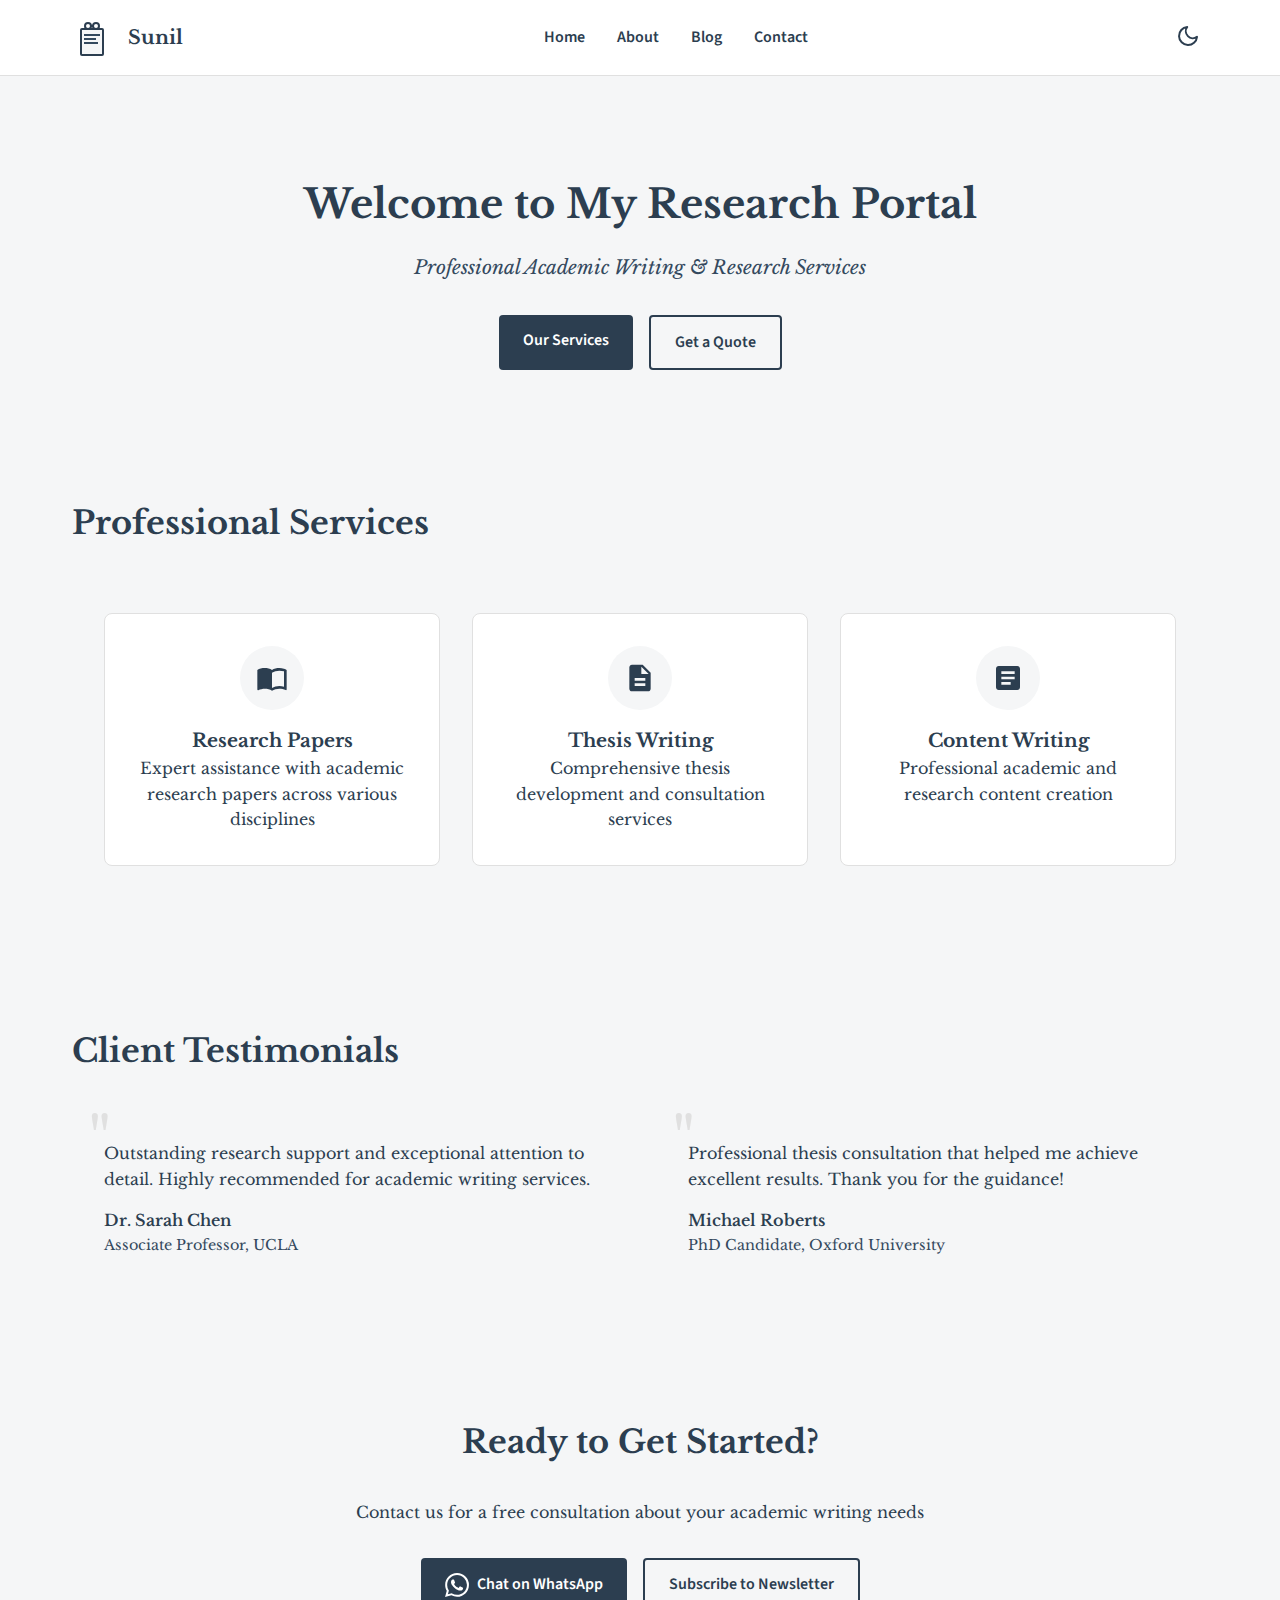
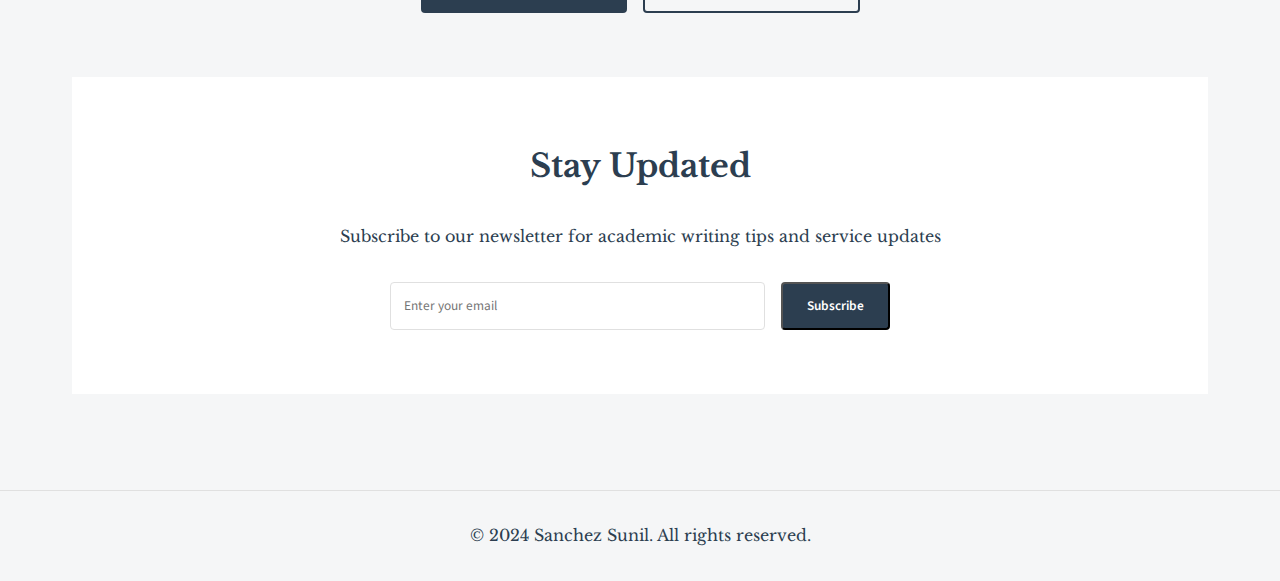
==== index.html @ 2af2b102 "first commit" ====
<!DOCTYPE html>
<html lang="en">
  <head>
    <meta charset="UTF-8" />
    <meta name="viewport" content="width=device-width, initial-scale=1.0" />
    <title>Sanchez Sunil | Home</title>
    <link rel="stylesheet" href="styles.css" />
    <link
      href="https://fonts.googleapis.com/css2?family=Libre+Baskerville:ital,wght@0,400;0,700;1,400&family=Source+Sans+Pro:wght@400;600&display=swap"
      rel="stylesheet"
    />
  </head>
  <body>
    <nav>
      <div class="nav-content">
        <div class="logo">
          <img src="logo.svg" alt="Book and Glasses Logo" />
          <span>Sunil</span>
        </div>
        <button class="nav-toggle" aria-label="Toggle navigation">
          <svg xmlns="http://www.w3.org/2000/svg" viewBox="0 0 24 24" fill="none" stroke="currentColor" stroke-width="2">
            <path d="M3 12h18M3 6h18M3 18h18"/>
          </svg>
        </button>
        <ul class="nav-links">
          <li><a href="index.html" class="active">Home</a></li>
          <li><a href="about.html">About</a></li>
          <li><a href="blog.html">Blog</a></li>
          <li><a href="contact.html">Contact</a></li>
        </ul>
        <button class="theme-toggle" aria-label="Toggle dark mode">
          <svg
            xmlns="http://www.w3.org/2000/svg"
            width="24"
            height="24"
            viewBox="0 0 24 24"
            fill="none"
            stroke="currentColor"
            stroke-width="2"
            stroke-linecap="round"
            stroke-linejoin="round"
          >
            <path d="M21 12.79A9 9 0 1 1 11.21 3 7 7 0 0 0 21 12.79z"></path>
          </svg>
        </button>
      </div>
    </nav>

    <main>
      <section class="hero">
        <h1>Welcome to My Research Portal</h1>
        <p class="subtitle">
          Professional Academic Writing & Research Services
        </p>
        <div class="hero-buttons">
          <a href="#services" class="btn btn-primary">Our Services</a>
          <a href="contact.html" class="btn btn-secondary">Get a Quote</a>
        </div>
      </section>

      <section id="services" class="services">
        <h2>Professional Services</h2>
        <div class="services-grid">
          <div class="service-card">
            <div class="service-icon">
              <svg class="icon" viewBox="0 0 24 24">
                <path
                  d="M21 5c-1.11-.35-2.33-.5-3.5-.5-1.95 0-4.05.4-5.5 1.5-1.45-1.1-3.55-1.5-5.5-1.5S2.45 4.9 1 6v14.65c0 .25.25.5.5.5.1 0 .15-.05.25-.05C3.1 20.45 5.05 20 6.5 20c1.95 0 4.05.4 5.5 1.5 1.35-.85 3.8-1.5 5.5-1.5 1.65 0 3.35.3 4.75 1.05.1.05.15.05.25.05.25 0 .5-.25.5-.5V6c-.6-.45-1.25-.75-2-1zm0 13.5c-1.1-.35-2.3-.5-3.5-.5-1.7 0-4.15.65-5.5 1.5V8c1.35-.85 3.8-1.5 5.5-1.5 1.2 0 2.4.15 3.5.5v11.5z"
                />
              </svg>
            </div>
            <h3>Research Papers</h3>
            <p>
              Expert assistance with academic research papers across various
              disciplines
            </p>
          </div>
          <div class="service-card">
            <div class="service-icon">
              <svg class="icon" viewBox="0 0 24 24">
                <path
                  d="M14 2H6c-1.1 0-1.99.9-1.99 2L4 20c0 1.1.89 2 1.99 2H18c1.1 0 2-.9 2-2V8l-6-6zm2 16H8v-2h8v2zm0-4H8v-2h8v2zm-3-5V3.5L18.5 9H13z"
                />
              </svg>
            </div>
            <h3>Thesis Writing</h3>
            <p>Comprehensive thesis development and consultation services</p>
          </div>
          <div class="service-card">
            <div class="service-icon">
              <svg class="icon" viewBox="0 0 24 24">
                <path
                  d="M19 3H5c-1.1 0-2 .9-2 2v14c0 1.1.9 2 2 2h14c1.1 0 2-.9 2-2V5c0-1.1-.9-2-2-2zm-5 14H7v-2h7v2zm3-4H7v-2h10v2zm0-4H7V7h10v2z"
                />
              </svg>
            </div>
            <h3>Content Writing</h3>
            <p>Professional academic and research content creation</p>
          </div>
        </div>
      </section>

      <section class="testimonials">
        <h2>Client Testimonials</h2>
        <div class="publications-grid">
          <article class="testimonial-card">
            <div class="quote">"</div>
            <p>
              Outstanding research support and exceptional attention to detail.
              Highly recommended for academic writing services.
            </p>
            <div class="testimonial-author">
              <p class="name">Dr. Sarah Chen</p>
              <p class="title">Associate Professor, UCLA</p>
            </div>
          </article>
          <article class="testimonial-card">
            <div class="quote">"</div>
            <p>
              Professional thesis consultation that helped me achieve excellent
              results. Thank you for the guidance!
            </p>
            <div class="testimonial-author">
              <p class="name">Michael Roberts</p>
              <p class="title">PhD Candidate, Oxford University</p>
            </div>
          </article>
        </div>
      </section>

      <section class="cta">
        <h2>Ready to Get Started?</h2>
        <p>
          Contact us for a free consultation about your academic writing needs
        </p>
        <div class="cta-buttons">
          <a href="https://wa.me/1234567890" class="btn btn-whatsapp">
            <svg class="whatsapp-icon" viewBox="0 0 24 24">
              <path
                d="M17.472 14.382c-.297-.149-1.758-.867-2.03-.967-.273-.099-.471-.148-.67.15-.197.297-.767.966-.94 1.164-.173.199-.347.223-.644.075-.297-.15-1.255-.463-2.39-1.475-.883-.788-1.48-1.761-1.653-2.059-.173-.297-.018-.458.13-.606.134-.133.298-.347.446-.52.149-.174.198-.298.298-.497.099-.198.05-.371-.025-.52-.075-.149-.669-1.612-.916-2.207-.242-.579-.487-.5-.669-.51-.173-.008-.371-.01-.57-.01-.198 0-.52.074-.792.372-.272.297-1.04 1.016-1.04 2.479 0 1.462 1.065 2.875 1.213 3.074.149.198 2.096 3.2 5.077 4.487.709.306 1.262.489 1.694.625.712.227 1.36.195 1.871.118.571-.085 1.758-.719 2.006-1.413.248-.694.248-1.289.173-1.413-.074-.124-.272-.198-.57-.347m-5.421 7.403h-.004a9.87 9.87 0 01-5.031-1.378l-.361-.214-3.741.982.998-3.648-.235-.374a9.86 9.86 0 01-1.51-5.26c.001-5.45 4.436-9.884 9.888-9.884 2.64 0 5.122 1.03 6.988 2.898a9.825 9.825 0 012.893 6.994c-.003 5.45-4.437 9.884-9.885 9.884m8.413-18.297A11.815 11.815 0 0012.05 0C5.495 0 .16 5.335.157 11.892c0 2.096.547 4.142 1.588 5.945L.057 24l6.305-1.654a11.882 11.882 0 005.683 1.448h.005c6.554 0 11.89-5.335 11.893-11.893a11.821 11.821 0 00-3.48-8.413z"
              />
            </svg>
            Chat on WhatsApp
          </a>
          <a href="#newsletter" class="btn btn-secondary"
            >Subscribe to Newsletter</a
          >
        </div>
      </section>

      <section id="newsletter" class="newsletter">
        <h2>Stay Updated</h2>
        <p>
          Subscribe to our newsletter for academic writing tips and service
          updates
        </p>
        <form class="newsletter-form" action="#" method="POST">
          <input type="email" placeholder="Enter your email" required />
          <button type="submit" class="btn btn-primary">Subscribe</button>
        </form>
      </section>
    </main>

    <footer>
      <p>&copy; 2024 Sanchez Sunil. All rights reserved.</p>
    </footer>

    <script src="script.js"></script>
  </body>
</html>
---- styles.css ----
:root {
  --primary-color: #2c3e50;
  --secondary-color: #34495e;
  --background-color: #f5f6f7;
  --text-color: #2c3e50;
  --border-color: #e0e0e0;
  --card-background: #ffffff;
  --font-serif: "Libre Baskerville", Georgia, serif;
  --font-sans: "Source Sans Pro", sans-serif;
}

/* Dark theme variables */
[data-theme="dark"] {
  --background-color: #1a1a1a;
  --text-color: #e0e0e0;
  --border-color: #333;
  --card-background: #2c2c2c;
}

* {
  margin: 0;
  padding: 0;
  box-sizing: border-box;
}

body {
  font-family: var(--font-serif);
  background-color: var(--background-color);
  color: var(--text-color);
  line-height: 1.6;
  transition: background-color 0.3s, color 0.3s;
}

nav {
  background-color: var(--card-background);
  border-bottom: 1px solid var(--border-color);
  padding: 1rem 0;
  position: sticky;
  top: 0;
  z-index: 1000;
}

.nav-content {
  max-width: 1200px;
  margin: 0 auto;
  display: flex;
  justify-content: space-between;
  align-items: center;
  padding: 0 2rem;
}

.logo {
  display: flex;
  align-items: center;
  gap: 1rem;
}

.logo img {
  height: 40px;
  width: auto;
}

.logo span {
  font-family: var(--font-serif);
  font-weight: 700;
  font-size: 1.2rem;
}

.nav-links {
  display: flex;
  gap: 2rem;
  list-style: none;
}

.nav-links a {
  text-decoration: none;
  color: var(--text-color);
  font-family: var(--font-sans);
  font-weight: 600;
  transition: color 0.3s;
}

.nav-links a:hover {
  color: var(--secondary-color);
}

.theme-toggle {
  background: none;
  border: none;
  color: var(--text-color);
  cursor: pointer;
  padding: 0.5rem;
}

main {
  max-width: 1200px;
  margin: 0 auto;
  padding: 2rem;
}

.hero {
  text-align: center;
  padding: 4rem 0;
}

h1 {
  font-size: 2.5rem;
  margin-bottom: 1rem;
  font-weight: 700;
}

.subtitle {
  font-size: 1.2rem;
  color: var(--secondary-color);
  font-style: italic;
}

.featured {
  margin: 4rem 0;
}

h2 {
  font-size: 2rem;
  margin-bottom: 2rem;
}

.publications-grid {
  display: grid;
  grid-template-columns: repeat(auto-fit, minmax(300px, 1fr));
  gap: 2rem;
}

.publication-card {
  background-color: var(--card-background);
  padding: 2rem;
  border: 1px solid var(--border-color);
  border-radius: 4px;
  transition: transform 0.3s;
}

.publication-card:hover {
  transform: translateY(-5px);
}

.publication-card h3 {
  font-size: 1.5rem;
  margin-bottom: 1rem;
}

.read-more {
  display: inline-block;
  margin-top: 1rem;
  color: var(--secondary-color);
  text-decoration: none;
  font-family: var(--font-sans);
  font-weight: 600;
}

footer {
  text-align: center;
  padding: 2rem;
  border-top: 1px solid var(--border-color);
  margin-top: 4rem;
}

@media (max-width: 768px) {
  .nav-content {
    flex-direction: column;
    gap: 1rem;
  }

  .nav-links {
    flex-direction: column;
    align-items: center;
    gap: 1rem;
  }

  .hero {
    padding: 2rem 0;
  }

  h1 {
    font-size: 2rem;
  }
}

.about-section {
  padding: 2rem 0;
}

.about-content {
  max-width: 800px;
  margin: 0 auto;
}

.profile {
  display: flex;
  align-items: center;
  gap: 2rem;
  margin-bottom: 3rem;
  padding: 2rem;
  background-color: var(--card-background);
  border: 1px solid var(--border-color);
  border-radius: 4px;
}

.profile-image {
  width: 200px;
  height: 200px;
  border-radius: 50%;
  object-fit: cover;
}

.credentials {
  flex: 1;
}

.credentials h2 {
  margin-bottom: 0.5rem;
}

.credentials p {
  color: var(--secondary-color);
  margin-bottom: 0.5rem;
}

.biography h3 {
  margin: 2rem 0 1rem 0;
  color: var(--primary-color);
}

.biography p {
  margin-bottom: 1.5rem;
  text-align: justify;
}

@media (max-width: 768px) {
  .profile {
    flex-direction: column;
    text-align: center;
    padding: 1rem;
  }

  .profile-image {
    width: 150px;
    height: 150px;
  }
}

/* Add these blog-specific styles to your existing styles.css file */

.blog-section {
  padding: 2rem 0;
}

.blog-content {
  max-width: 800px;
  margin: 0 auto;
}

.blog-post {
  margin-bottom: 4rem;
  padding: 2rem;
  background-color: var(--card-background);
  border: 1px solid var(--border-color);
  border-radius: 4px;
  transition: transform 0.3s;
}

.blog-post:hover {
  transform: translateY(-5px);
}

.blog-post h2 {
  font-size: 1.8rem;
  margin-bottom: 1rem;
  color: var(--primary-color);
}

.post-meta {
  display: flex;
  gap: 1rem;
  margin-bottom: 1.5rem;
  font-family: var(--font-sans);
  font-size: 0.9rem;
  color: var(--secondary-color);
}

.category {
  padding: 0.2rem 0.8rem;
  background-color: var(--background-color);
  border-radius: 20px;
}

.blog-post p {
  margin-bottom: 1.5rem;
  line-height: 1.8;
}

/* Add these contact-specific styles to your existing styles.css file */

.contact-section {
  padding: 2rem 0;
}

.contact-content {
  max-width: 1000px;
  margin: 0 auto;
  display: grid;
  grid-template-columns: 1fr 1.5fr;
  gap: 4rem;
  padding: 2rem;
}

.contact-info {
  background-color: var(--card-background);
  padding: 2rem;
  border: 1px solid var(--border-color);
  border-radius: 4px;
  height: fit-content;
}

.info-item {
  margin-bottom: 2rem;
}

.info-item:last-child {
  margin-bottom: 0;
}

.info-item h3 {
  color: var(--primary-color);
  margin-bottom: 0.5rem;
  font-size: 1.2rem;
}

.info-item p {
  margin-bottom: 0.3rem;
  color: var(--secondary-color);
}

.info-item a {
  color: var(--secondary-color);
  text-decoration: none;
  transition: color 0.3s;
}

.info-item a:hover {
  color: var(--primary-color);
}

.contact-form {
  background-color: var(--card-background);
  padding: 2rem;
  border: 1px solid var(--border-color);
  border-radius: 4px;
}

.form-group {
  margin-bottom: 1.5rem;
}

.form-group label {
  display: block;
  margin-bottom: 0.5rem;
  font-family: var(--font-sans);
  color: var(--primary-color);
}

.form-group input,
.form-group textarea {
  width: 100%;
  padding: 0.8rem;
  border: 1px solid var(--border-color);
  border-radius: 4px;
  background-color: var(--background-color);
  color: var(--text-color);
  font-family: var(--font-sans);
  transition: border-color 0.3s;
}

.form-group input:focus,
.form-group textarea:focus {
  outline: none;
  border-color: var(--primary-color);
}

.submit-btn {
  background-color: var(--primary-color);
  color: white;
  border: none;
  padding: 1rem 2rem;
  border-radius: 4px;
  font-family: var(--font-sans);
  font-weight: 600;
  cursor: pointer;
  transition: background-color 0.3s;
}

.submit-btn:hover {
  background-color: var(--secondary-color);
}

@media (max-width: 768px) {
  .contact-content {
    grid-template-columns: 1fr;
    gap: 2rem;
    padding: 1rem;
  }
}

/* Add these new styles to your existing styles.css file */

.hero-buttons {
  margin-top: 2rem;
  display: flex;
  gap: 1rem;
  justify-content: center;
}

.btn {
  padding: 0.8rem 1.5rem;
  border-radius: 4px;
  font-family: var(--font-sans);
  font-weight: 600;
  text-decoration: none;
  transition: all 0.3s ease-in-out;
}

.btn-primary {
  background-color: var(--primary-color);
  color: white;
}

.btn-secondary {
  background-color: transparent;
  color: var(--primary-color);
  border: 2px solid var(--primary-color);
}

.btn-whatsapp {
  background-color: var(--primary-color);
  color: white;
  display: flex;
  align-items: center;
  gap: 0.5rem;
}

.whatsapp-icon {
  width: 24px;
  height: 24px;
  fill: currentColor;
}

.services {
  padding: 4rem 0;
  background-color: var(--background-color);
}

.services-grid {
  display: grid;
  grid-template-columns: repeat(auto-fit, minmax(250px, 1fr));
  gap: 2rem;
  max-width: 1200px;
  margin: 0 auto;
  padding: 2rem;
}

.service-card {
  background-color: var(--card-background);
  padding: 2rem;
  border-radius: 8px;
  text-align: center;
  transition: all 0.3s ease-in-out;
  border: 1px solid var(--border-color);
}

.service-card:hover {
  transform: translateY(-5px);
  box-shadow: 0 4px 12px rgba(0, 0, 0, 0.1);
}

.service-icon {
  width: 64px;
  height: 64px;
  margin: 0 auto 1rem;
  padding: 1rem;
  background-color: var(--background-color);
  border-radius: 50%;
}

.icon {
  width: 100%;
  height: 100%;
  fill: var(--primary-color);
}

.testimonials {
  padding: 4rem 0;
}

.testimonial-card {
  position: relative;
  padding: 2rem;
  transition: all 0.3s ease-in-out;
}

.quote {
  font-size: 4rem;
  position: absolute;
  top: -1rem;
  left: 1rem;
  color: var(--border-color);
  font-family: var(--font-serif);
}

.testimonial-author {
  margin-top: 1rem;
}

.testimonial-author .name {
  font-weight: 600;
  color: var(--primary-color);
}

.testimonial-author .title {
  font-size: 0.9rem;
  color: var(--secondary-color);
}

.cta {
  text-align: center;
  padding: 4rem 2rem;
  background-color: var(--background-color);
}

.cta-buttons {
  margin-top: 2rem;
  display: flex;
  gap: 1rem;
  justify-content: center;
}

.newsletter {
  padding: 4rem 2rem;
  text-align: center;
  background-color: var(--card-background);
}

.newsletter-form {
  max-width: 500px;
  margin: 2rem auto 0;
  display: flex;
  gap: 1rem;
}

.newsletter-form input {
  flex: 1;
  padding: 0.8rem;
  border: 1px solid var(--border-color);
  border-radius: 4px;
  font-family: var(--font-sans);
}

@media (max-width: 768px) {
  .hero-buttons,
  .cta-buttons,
  .newsletter-form {
    flex-direction: column;
    align-items: stretch;
  }

  .services-grid {
    grid-template-columns: 1fr;
    padding: 1rem;
  }
}

/* Add these responsive navigation styles */
.nav-toggle {
  display: none;
  background: none;
  border: none;
  color: var(--text-color);
  cursor: pointer;
  padding: 0.5rem;
}

.nav-toggle svg {
  width: 24px;
  height: 24px;
}

@media (max-width: 768px) {
  .nav-toggle {
    display: block;
  }

  .nav-content {
    position: relative;
  }

  .nav-links {
    position: absolute;
    top: 100%;
    left: 0;
    right: 0;
    background-color: var(--card-background);
    padding: 1rem;
    flex-direction: column;
    align-items: center;
    gap: 1rem;
    border-bottom: 1px solid var(--border-color);
    transform: translateY(-100%);
    opacity: 0;
    visibility: hidden;
    transition: all 0.3s ease-in-out;
  }

  .nav-links.active {
    transform: translateY(0);
    opacity: 1;
    visibility: visible;
  }

  .theme-toggle {
    position: absolute;
    right: 4rem;
    top: 0.5rem;
  }
}

/* Add smooth transitions to interactive elements */
.btn:hover {
  transform: translateY(-2px);
  box-shadow: 0 2px 8px rgba(0, 0, 0, 0.1);
}

.service-card {
  transition: all 0.3s ease-in-out;
}

.service-card:hover {
  transform: translateY(-5px);
  box-shadow: 0 4px 12px rgba(0, 0, 0, 0.1);
}

.blog-post,
.testimonial-card {
  transition: all 0.3s ease-in-out;
}

.blog-post:hover,
.testimonial-card:hover {
  transform: translateY(-5px);
  box-shadow: 0 4px 12px rgba(0, 0, 0, 0.1);
}

/* Improve tablet responsiveness */
@media (min-width: 769px) and (max-width: 1024px) {
  .services-grid {
    grid-template-columns: repeat(2, 1fr);
  }

  .contact-content {
    gap: 2rem;
    padding: 1rem;
  }

  main {
    padding: 1rem;
  }
}
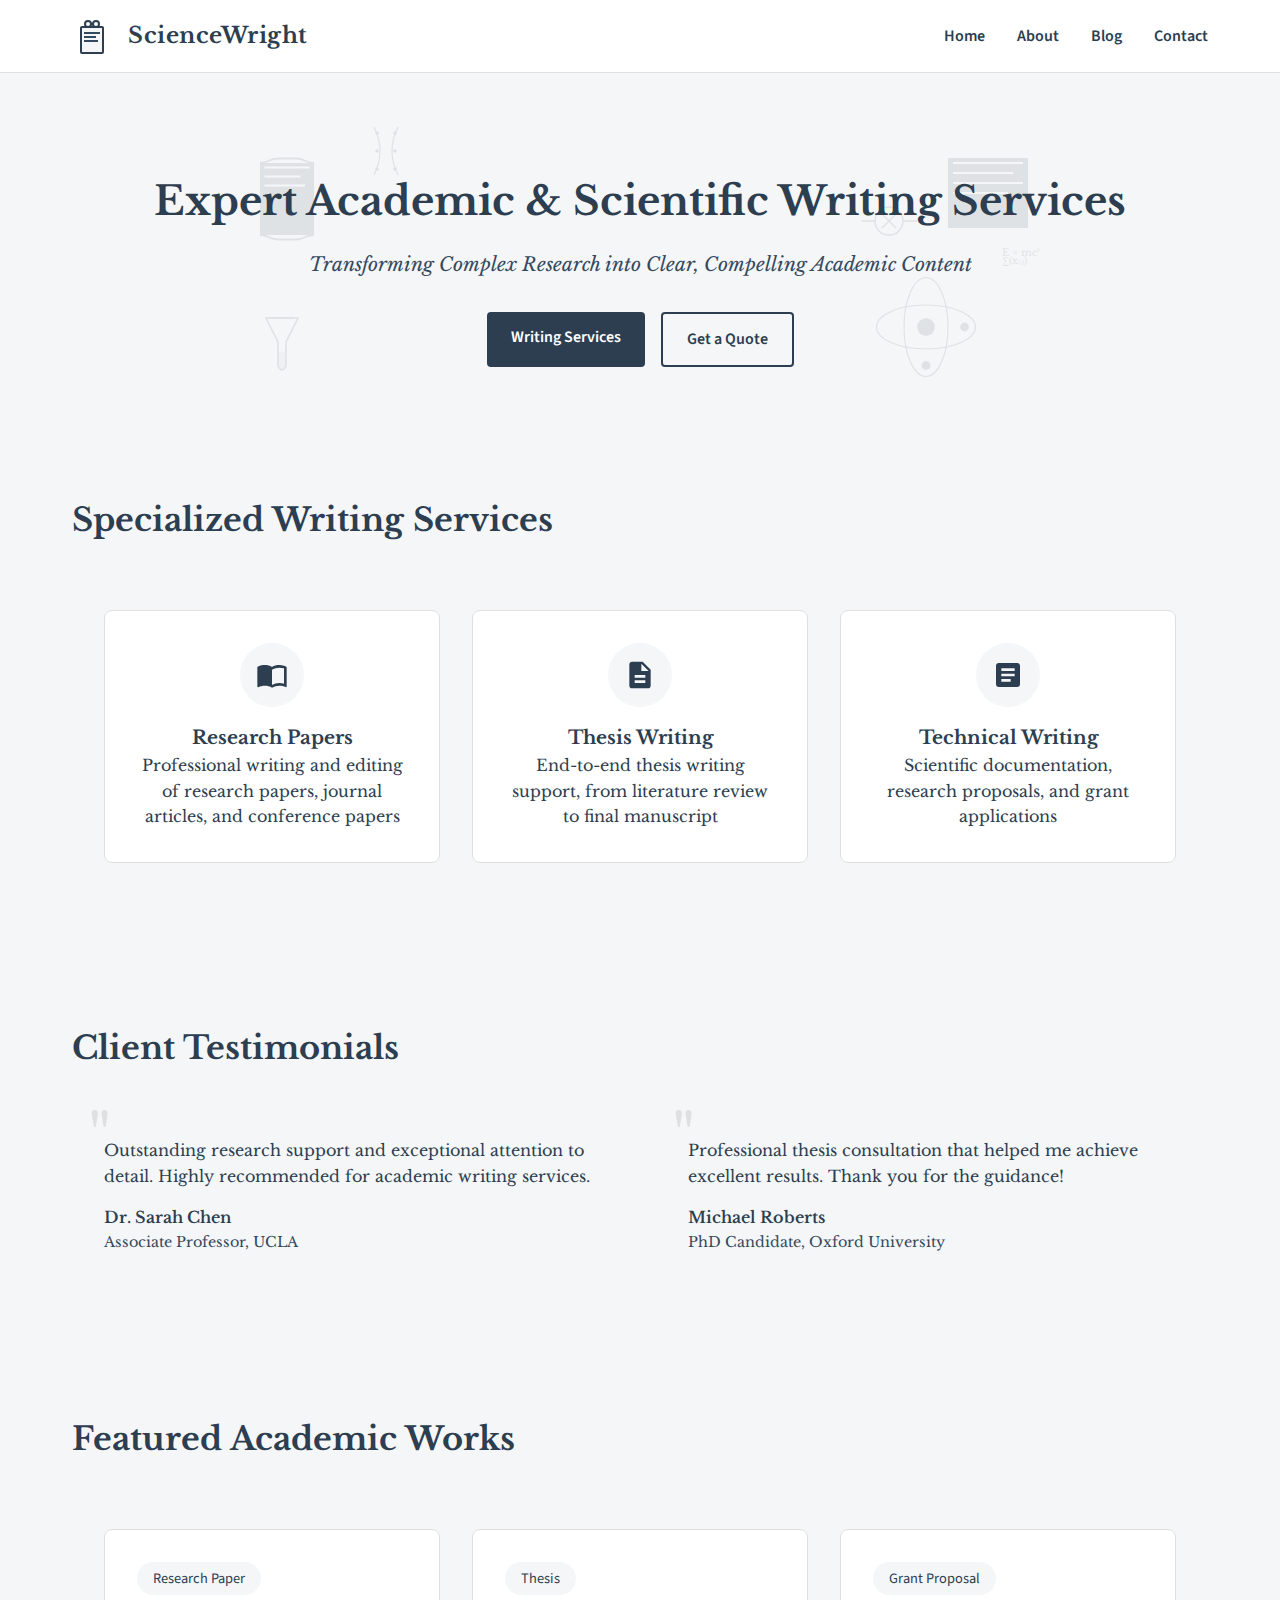
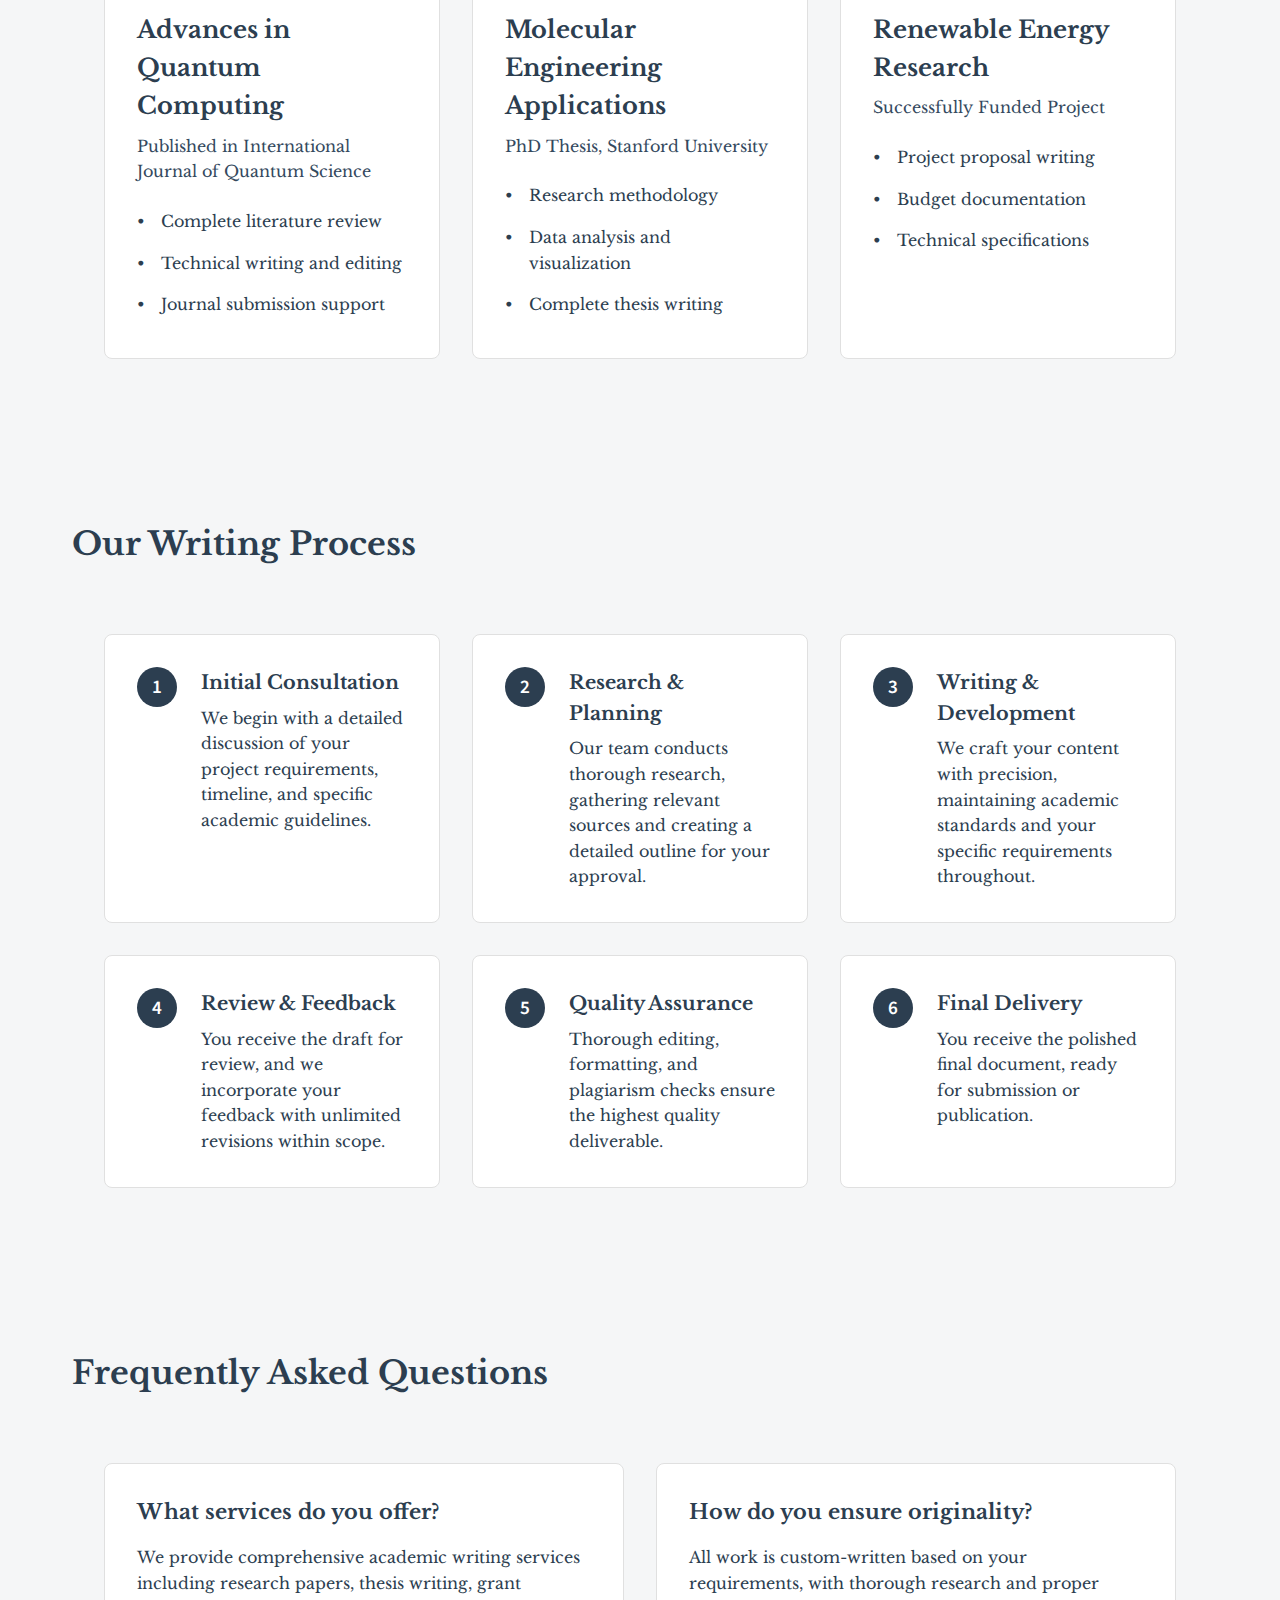
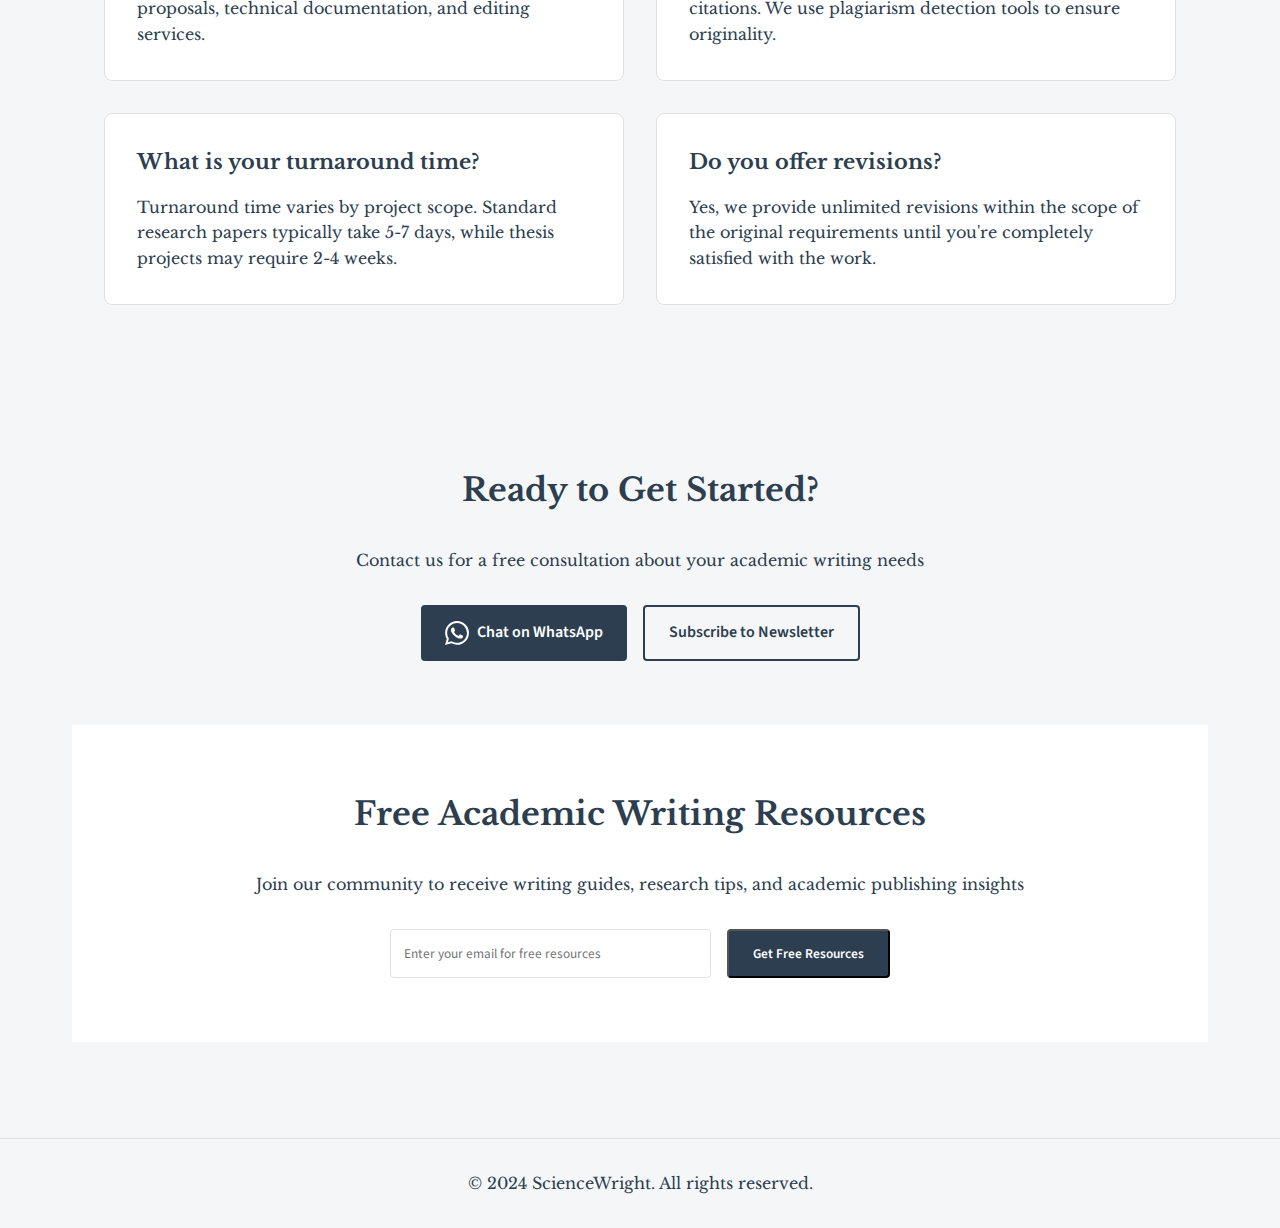
==== commit 6010e59b: "first commit" ====
--- a/index.html
+++ b/index.html
@@ -3,23 +3,38 @@
   <head>
     <meta charset="UTF-8" />
     <meta name="viewport" content="width=device-width, initial-scale=1.0" />
-    <title>Sanchez Sunil | Home</title>
+    <title>ScienceWright | Professional Academic Writing Services</title>
     <link rel="stylesheet" href="styles.css" />
     <link
       href="https://fonts.googleapis.com/css2?family=Libre+Baskerville:ital,wght@0,400;0,700;1,400&family=Source+Sans+Pro:wght@400;600&display=swap"
       rel="stylesheet"
     />
+    <meta
+      name="description"
+      content="Professional academic and scientific writing services. Expert assistance with research papers, theses, and technical documentation at ScienceWright.com"
+    />
+    <meta
+      name="keywords"
+      content="academic writing, scientific writing, research papers, thesis writing, technical writing, academic editing"
+    />
+    <link rel="canonical" href="https://sciencewright.com" />
   </head>
   <body>
     <nav>
       <div class="nav-content">
         <div class="logo">
           <img src="logo.svg" alt="Book and Glasses Logo" />
-          <span>Sunil</span>
+          <span class="brand-name">ScienceWright</span>
         </div>
         <button class="nav-toggle" aria-label="Toggle navigation">
-          <svg xmlns="http://www.w3.org/2000/svg" viewBox="0 0 24 24" fill="none" stroke="currentColor" stroke-width="2">
-            <path d="M3 12h18M3 6h18M3 18h18"/>
+          <svg
+            xmlns="http://www.w3.org/2000/svg"
+            viewBox="0 0 24 24"
+            fill="none"
+            stroke="currentColor"
+            stroke-width="2"
+          >
+            <path d="M3 12h18M3 6h18M3 18h18" />
           </svg>
         </button>
         <ul class="nav-links">
@@ -28,38 +43,113 @@
           <li><a href="blog.html">Blog</a></li>
           <li><a href="contact.html">Contact</a></li>
         </ul>
-        <button class="theme-toggle" aria-label="Toggle dark mode">
-          <svg
-            xmlns="http://www.w3.org/2000/svg"
-            width="24"
-            height="24"
-            viewBox="0 0 24 24"
-            fill="none"
-            stroke="currentColor"
-            stroke-width="2"
-            stroke-linecap="round"
-            stroke-linejoin="round"
-          >
-            <path d="M21 12.79A9 9 0 1 1 11.21 3 7 7 0 0 0 21 12.79z"></path>
-          </svg>
-        </button>
       </div>
     </nav>
 
     <main>
       <section class="hero">
-        <h1>Welcome to My Research Portal</h1>
+        <div class="hero-graphics">
+          <!-- DNA Helix -->
+          <div class="floating-element dna">
+            <svg viewBox="0 0 100 100">
+              <path class="helix-strand" d="M30,10 Q50,50 30,90" />
+              <path class="helix-strand" d="M70,10 Q50,50 70,90" />
+              <circle class="base-pair" cx="35" cy="20" r="3" />
+              <circle class="base-pair" cx="65" cy="20" r="3" />
+              <circle class="base-pair" cx="35" cy="50" r="3" />
+              <circle class="base-pair" cx="65" cy="50" r="3" />
+              <circle class="base-pair" cx="35" cy="80" r="3" />
+              <circle class="base-pair" cx="65" cy="80" r="3" />
+            </svg>
+          </div>
+          <!-- Formula -->
+          <div class="floating-element formula">
+            <svg viewBox="0 0 120 40">
+              <text x="10" y="25" class="equation">E = mc²</text>
+              <text x="10" y="35" class="equation" font-size="8">∑(x₍ᵢ₎)</text>
+            </svg>
+          </div>
+          <!-- Lab Flask -->
+          <div class="floating-element flask">
+            <svg viewBox="0 0 100 100">
+              <path
+                class="flask-body"
+                d="M30,20 L45,50 L45,80 Q50,90 55,80 L55,50 L70,20 Z"
+              />
+              <path class="flask-top" d="M35,20 L65,20" />
+              <path
+                class="flask-liquid"
+                d="M45,60 Q50,65 55,60 L55,80 Q50,90 45,80 Z"
+              />
+            </svg>
+          </div>
+          <!-- Circuit Board -->
+          <div class="floating-element circuit">
+            <svg viewBox="0 0 100 100">
+              <path class="circuit-line" d="M10,50 H30 M70,50 H90" />
+              <circle class="circuit-node" cx="50" cy="50" r="20" />
+              <path class="circuit-path" d="M40,40 L60,60 M40,60 L60,40" />
+            </svg>
+          </div>
+          <!-- Existing elements -->
+          <div class="floating-element scroll">
+            <svg viewBox="0 0 100 100">
+              <path d="M20,10 H80 V90 H20 Z" class="scroll-body" />
+              <path d="M25,15 H75 M25,25 H65 M25,35 H70" class="scroll-lines" />
+              <path
+                d="M20,10 C30,10 30,5 40,5 H60 C70,5 70,10 80,10"
+                class="scroll-top"
+              />
+              <path
+                d="M20,90 C30,90 30,95 40,95 H60 C70,95 70,90 80,90"
+                class="scroll-bottom"
+              />
+            </svg>
+          </div>
+          <div class="floating-element atom">
+            <svg viewBox="0 0 100 100">
+              <ellipse cx="50" cy="50" rx="45" ry="20" class="orbit" />
+              <ellipse cx="50" cy="50" rx="20" ry="45" class="orbit" />
+              <circle cx="50" cy="50" r="8" class="nucleus" />
+              <circle cx="85" cy="50" r="4" class="electron" />
+              <circle cx="50" cy="85" r="4" class="electron" />
+            </svg>
+          </div>
+          <div class="floating-element book">
+            <svg viewBox="0 0 100 100">
+              <path d="M10,20 L90,20 L90,90 L10,90 Z" class="book-cover" />
+              <path
+                d="M15,25 L85,25 M15,35 L75,35 M15,45 L85,45 M15,55 L70,55"
+                class="book-lines"
+              />
+            </svg>
+          </div>
+          <div class="floating-element pen">
+            <svg viewBox="0 0 100 100">
+              <path d="M20,80 L70,30 L80,40 L30,90 Z" class="pen-body" />
+              <path d="M75,35 L85,45" class="pen-tip" />
+            </svg>
+          </div>
+          <div class="floating-element glasses">
+            <svg viewBox="0 0 100 50">
+              <circle cx="25" cy="25" r="15" class="lens" />
+              <circle cx="75" cy="25" r="15" class="lens" />
+              <path d="M40,25 L60,25" class="bridge" />
+            </svg>
+          </div>
+        </div>
+        <h1>Expert Academic & Scientific Writing Services</h1>
         <p class="subtitle">
-          Professional Academic Writing & Research Services
+          Transforming Complex Research into Clear, Compelling Academic Content
         </p>
         <div class="hero-buttons">
-          <a href="#services" class="btn btn-primary">Our Services</a>
+          <a href="#services" class="btn btn-primary">Writing Services</a>
           <a href="contact.html" class="btn btn-secondary">Get a Quote</a>
         </div>
       </section>
 
       <section id="services" class="services">
-        <h2>Professional Services</h2>
+        <h2>Specialized Writing Services</h2>
         <div class="services-grid">
           <div class="service-card">
             <div class="service-icon">
@@ -71,8 +161,8 @@
             </div>
             <h3>Research Papers</h3>
             <p>
-              Expert assistance with academic research papers across various
-              disciplines
+              Professional writing and editing of research papers, journal
+              articles, and conference papers
             </p>
           </div>
           <div class="service-card">
@@ -84,7 +174,10 @@
               </svg>
             </div>
             <h3>Thesis Writing</h3>
-            <p>Comprehensive thesis development and consultation services</p>
+            <p>
+              End-to-end thesis writing support, from literature review to final
+              manuscript
+            </p>
           </div>
           <div class="service-card">
             <div class="service-icon">
@@ -94,8 +187,11 @@
                 />
               </svg>
             </div>
-            <h3>Content Writing</h3>
-            <p>Professional academic and research content creation</p>
+            <h3>Technical Writing</h3>
+            <p>
+              Scientific documentation, research proposals, and grant
+              applications
+            </p>
           </div>
         </div>
       </section>
@@ -125,6 +221,157 @@
               <p class="title">PhD Candidate, Oxford University</p>
             </div>
           </article>
+        </div>
+      </section>
+
+      <section class="portfolio">
+        <h2>Featured Academic Works</h2>
+        <div class="portfolio-grid">
+          <article class="portfolio-card">
+            <div class="portfolio-content">
+              <span class="category-tag">Research Paper</span>
+              <h3>Advances in Quantum Computing</h3>
+              <p>Published in International Journal of Quantum Science</p>
+              <ul class="portfolio-details">
+                <li>Complete literature review</li>
+                <li>Technical writing and editing</li>
+                <li>Journal submission support</li>
+              </ul>
+            </div>
+          </article>
+          <article class="portfolio-card">
+            <div class="portfolio-content">
+              <span class="category-tag">Thesis</span>
+              <h3>Molecular Engineering Applications</h3>
+              <p>PhD Thesis, Stanford University</p>
+              <ul class="portfolio-details">
+                <li>Research methodology</li>
+                <li>Data analysis and visualization</li>
+                <li>Complete thesis writing</li>
+              </ul>
+            </div>
+          </article>
+          <article class="portfolio-card">
+            <div class="portfolio-content">
+              <span class="category-tag">Grant Proposal</span>
+              <h3>Renewable Energy Research</h3>
+              <p>Successfully Funded Project</p>
+              <ul class="portfolio-details">
+                <li>Project proposal writing</li>
+                <li>Budget documentation</li>
+                <li>Technical specifications</li>
+              </ul>
+            </div>
+          </article>
+        </div>
+      </section>
+
+      <section class="workflow">
+        <h2>Our Writing Process</h2>
+        <div class="workflow-grid">
+          <div class="workflow-step">
+            <div class="step-number">1</div>
+            <div class="step-content">
+              <h3>Initial Consultation</h3>
+              <p>
+                We begin with a detailed discussion of your project
+                requirements, timeline, and specific academic guidelines.
+              </p>
+            </div>
+          </div>
+
+          <div class="workflow-step">
+            <div class="step-number">2</div>
+            <div class="step-content">
+              <h3>Research & Planning</h3>
+              <p>
+                Our team conducts thorough research, gathering relevant sources
+                and creating a detailed outline for your approval.
+              </p>
+            </div>
+          </div>
+
+          <div class="workflow-step">
+            <div class="step-number">3</div>
+            <div class="step-content">
+              <h3>Writing & Development</h3>
+              <p>
+                We craft your content with precision, maintaining academic
+                standards and your specific requirements throughout.
+              </p>
+            </div>
+          </div>
+
+          <div class="workflow-step">
+            <div class="step-number">4</div>
+            <div class="step-content">
+              <h3>Review & Feedback</h3>
+              <p>
+                You receive the draft for review, and we incorporate your
+                feedback with unlimited revisions within scope.
+              </p>
+            </div>
+          </div>
+
+          <div class="workflow-step">
+            <div class="step-number">5</div>
+            <div class="step-content">
+              <h3>Quality Assurance</h3>
+              <p>
+                Thorough editing, formatting, and plagiarism checks ensure the
+                highest quality deliverable.
+              </p>
+            </div>
+          </div>
+
+          <div class="workflow-step">
+            <div class="step-number">6</div>
+            <div class="step-content">
+              <h3>Final Delivery</h3>
+              <p>
+                You receive the polished final document, ready for submission or
+                publication.
+              </p>
+            </div>
+          </div>
+        </div>
+      </section>
+
+      <section class="faq">
+        <h2>Frequently Asked Questions</h2>
+        <div class="faq-grid">
+          <div class="faq-item">
+            <h3>What services do you offer?</h3>
+            <p>
+              We provide comprehensive academic writing services including
+              research papers, thesis writing, grant proposals, technical
+              documentation, and editing services.
+            </p>
+          </div>
+          <div class="faq-item">
+            <h3>How do you ensure originality?</h3>
+            <p>
+              All work is custom-written based on your requirements, with
+              thorough research and proper citations. We use plagiarism
+              detection tools to ensure originality.
+            </p>
+          </div>
+          <div class="faq-item">
+            <h3>What is your turnaround time?</h3>
+            <p>
+              Turnaround time varies by project scope. Standard research papers
+              typically take 5-7 days, while thesis projects may require 2-4
+              weeks.
+            </p>
+          </div>
+          <div class="faq-item">
+            <h3>Do you offer revisions?</h3>
+            <p>
+              Yes, we provide unlimited revisions within the scope of the
+              original requirements until you're completely satisfied with the
+              work.
+            </p>
+          </div>
         </div>
       </section>
 
@@ -149,20 +396,26 @@
       </section>
 
       <section id="newsletter" class="newsletter">
-        <h2>Stay Updated</h2>
+        <h2>Free Academic Writing Resources</h2>
         <p>
-          Subscribe to our newsletter for academic writing tips and service
-          updates
+          Join our community to receive writing guides, research tips, and
+          academic publishing insights
         </p>
         <form class="newsletter-form" action="#" method="POST">
-          <input type="email" placeholder="Enter your email" required />
-          <button type="submit" class="btn btn-primary">Subscribe</button>
+          <input
+            type="email"
+            placeholder="Enter your email for free resources"
+            required
+          />
+          <button type="submit" class="btn btn-primary">
+            Get Free Resources
+          </button>
         </form>
       </section>
     </main>
 
     <footer>
-      <p>&copy; 2024 Sanchez Sunil. All rights reserved.</p>
+      <p>&copy; 2024 ScienceWright. All rights reserved.</p>
     </footer>
 
     <script src="script.js"></script>
--- a/styles.css
+++ b/styles.css
@@ -9,14 +9,6 @@
   --font-sans: "Source Sans Pro", sans-serif;
 }
 
-/* Dark theme variables */
-[data-theme="dark"] {
-  --background-color: #1a1a1a;
-  --text-color: #e0e0e0;
-  --border-color: #333;
-  --card-background: #2c2c2c;
-}
-
 * {
   margin: 0;
   padding: 0;
@@ -55,15 +47,17 @@
   gap: 1rem;
 }
 
+.brand-name {
+  font-family: var(--font-serif);
+  font-weight: 700;
+  font-size: 1.4rem;
+  color: var(--primary-color);
+  letter-spacing: 0.5px;
+}
+
 .logo img {
   height: 40px;
   width: auto;
-}
-
-.logo span {
-  font-family: var(--font-serif);
-  font-weight: 700;
-  font-size: 1.2rem;
 }
 
 .nav-links {
@@ -84,14 +78,6 @@
   color: var(--secondary-color);
 }
 
-.theme-toggle {
-  background: none;
-  border: none;
-  color: var(--text-color);
-  cursor: pointer;
-  padding: 0.5rem;
-}
-
 main {
   max-width: 1200px;
   margin: 0 auto;
@@ -101,6 +87,134 @@
 .hero {
   text-align: center;
   padding: 4rem 0;
+  position: relative;
+  overflow: hidden;
+}
+
+.hero-graphics {
+  position: absolute;
+  top: 0;
+  left: 0;
+  right: 0;
+  bottom: 0;
+  pointer-events: none;
+  z-index: 0;
+}
+
+.floating-element {
+  position: absolute;
+  opacity: 0.1;
+  transition: opacity 0.3s ease-in-out;
+}
+
+.floating-element:hover {
+  opacity: 0.3;
+  cursor: pointer;
+}
+
+.book {
+  top: 10%;
+  right: 15%;
+  width: 100px;
+  height: 100px;
+  animation: float-rotate-right 6s ease-in-out infinite;
+}
+
+.scroll {
+  top: 15%;
+  left: 15%;
+  width: 90px;
+  height: 90px;
+  animation: float-rotate-left 7s ease-in-out infinite;
+}
+
+.atom {
+  bottom: 15%;
+  right: 20%;
+  width: 110px;
+  height: 110px;
+  animation: float-spin 10s linear infinite;
+}
+
+.book-cover {
+  fill: var(--primary-color);
+}
+
+.book-lines {
+  stroke: var(--background-color);
+  stroke-width: 2;
+  fill: none;
+}
+
+.pen-body {
+  fill: var(--primary-color);
+}
+
+.pen-tip {
+  stroke: var(--primary-color);
+  stroke-width: 4;
+  fill: none;
+}
+
+.lens {
+  fill: none;
+  stroke: var(--primary-color);
+  stroke-width: 2;
+}
+
+.bridge {
+  stroke: var(--primary-color);
+  stroke-width: 2;
+  fill: none;
+}
+
+@keyframes float-rotate-right {
+  0%,
+  100% {
+    transform: translateY(0) rotate(0deg);
+  }
+  50% {
+    transform: translateY(-20px) rotate(8deg);
+  }
+}
+
+@keyframes float-rotate-left {
+  0%,
+  100% {
+    transform: translateY(0) rotate(0deg);
+  }
+  50% {
+    transform: translateY(-20px) rotate(-8deg);
+  }
+}
+
+@keyframes float-spin {
+  0% {
+    transform: translateY(0) rotate(0deg);
+  }
+  50% {
+    transform: translateY(-15px);
+  }
+  100% {
+    transform: translateY(0) rotate(360deg);
+  }
+}
+
+@keyframes orbit {
+  from {
+    transform: rotate(0deg) translateX(35px) rotate(0deg);
+  }
+  to {
+    transform: rotate(360deg) translateX(35px) rotate(-360deg);
+  }
+}
+
+/* Make sure hero content stays above graphics */
+.hero h1,
+.hero .subtitle,
+.hero-buttons {
+  position: relative;
+  z-index: 1;
 }
 
 h1 {
@@ -181,6 +295,31 @@
 
   h1 {
     font-size: 2rem;
+  }
+
+  .brand-name {
+    font-size: 1.2rem;
+  }
+
+  .floating-element {
+    transform: scale(0.7);
+    opacity: 0.08;
+  }
+
+  .floating-element:hover {
+    opacity: 0.2;
+  }
+
+  .book {
+    right: 5%;
+  }
+
+  .scroll {
+    left: 5%;
+  }
+
+  .atom {
+    right: 10%;
   }
 }
 
@@ -594,10 +733,16 @@
 @media (max-width: 768px) {
   .nav-toggle {
     display: block;
+    position: absolute;
+    right: 1rem;
+    top: 1rem;
   }
 
   .nav-content {
     position: relative;
+    flex-direction: row;
+    justify-content: flex-start;
+    padding: 1rem;
   }
 
   .nav-links {
@@ -611,6 +756,7 @@
     align-items: center;
     gap: 1rem;
     border-bottom: 1px solid var(--border-color);
+    box-shadow: 0 4px 6px rgba(0, 0, 0, 0.1);
     transform: translateY(-100%);
     opacity: 0;
     visibility: hidden;
@@ -622,12 +768,6 @@
     opacity: 1;
     visibility: visible;
   }
-
-  .theme-toggle {
-    position: absolute;
-    right: 4rem;
-    top: 0.5rem;
-  }
 }
 
 /* Add smooth transitions to interactive elements */
@@ -671,3 +811,338 @@
     padding: 1rem;
   }
 }
+
+/* Portfolio Section */
+.portfolio {
+  padding: 4rem 0;
+  background-color: var(--background-color);
+}
+
+.portfolio-grid {
+  display: grid;
+  grid-template-columns: repeat(auto-fit, minmax(300px, 1fr));
+  gap: 2rem;
+  max-width: 1200px;
+  margin: 0 auto;
+  padding: 2rem;
+}
+
+.portfolio-card {
+  background-color: var(--card-background);
+  border: 1px solid var(--border-color);
+  border-radius: 8px;
+  overflow: hidden;
+  transition: all 0.3s ease-in-out;
+}
+
+.portfolio-card:hover {
+  transform: translateY(-5px);
+  box-shadow: 0 4px 12px rgba(0, 0, 0, 0.1);
+}
+
+.portfolio-content {
+  padding: 2rem;
+}
+
+.category-tag {
+  display: inline-block;
+  padding: 0.3rem 1rem;
+  background-color: var(--background-color);
+  color: var(--primary-color);
+  border-radius: 20px;
+  font-size: 0.9rem;
+  margin-bottom: 1rem;
+  font-family: var(--font-sans);
+}
+
+.portfolio-content h3 {
+  font-size: 1.5rem;
+  margin-bottom: 0.5rem;
+  color: var(--primary-color);
+}
+
+.portfolio-content p {
+  color: var(--secondary-color);
+  margin-bottom: 1rem;
+}
+
+.portfolio-details {
+  list-style: none;
+  padding: 0;
+}
+
+.portfolio-details li {
+  padding: 0.5rem 0;
+  color: var(--text-color);
+  position: relative;
+  padding-left: 1.5rem;
+}
+
+.portfolio-details li::before {
+  content: "•";
+  position: absolute;
+  left: 0;
+  color: var(--primary-color);
+}
+
+/* FAQ Section */
+.faq {
+  padding: 4rem 0;
+}
+
+.faq-grid {
+  display: grid;
+  grid-template-columns: repeat(auto-fit, minmax(400px, 1fr));
+  gap: 2rem;
+  max-width: 1200px;
+  margin: 0 auto;
+  padding: 2rem;
+}
+
+.faq-item {
+  background-color: var(--card-background);
+  padding: 2rem;
+  border: 1px solid var(--border-color);
+  border-radius: 8px;
+  transition: all 0.3s ease-in-out;
+}
+
+.faq-item:hover {
+  transform: translateY(-5px);
+  box-shadow: 0 4px 12px rgba(0, 0, 0, 0.1);
+}
+
+.faq-item h3 {
+  font-size: 1.3rem;
+  margin-bottom: 1rem;
+  color: var(--primary-color);
+}
+
+.faq-item p {
+  color: var(--text-color);
+  line-height: 1.6;
+}
+
+/* Responsive adjustments */
+@media (max-width: 768px) {
+  .portfolio-grid,
+  .faq-grid {
+    grid-template-columns: 1fr;
+    padding: 1rem;
+  }
+
+  .portfolio-card,
+  .faq-item {
+    margin-bottom: 1rem;
+  }
+}
+
+@media (min-width: 769px) and (max-width: 1024px) {
+  .faq-grid {
+    grid-template-columns: repeat(2, 1fr);
+  }
+}
+
+/* Workflow Section */
+.workflow {
+  padding: 4rem 0;
+  background-color: var(--background-color);
+}
+
+.workflow-grid {
+  display: grid;
+  grid-template-columns: repeat(auto-fit, minmax(300px, 1fr));
+  gap: 2rem;
+  max-width: 1200px;
+  margin: 0 auto;
+  padding: 2rem;
+}
+
+.workflow-step {
+  display: flex;
+  gap: 1.5rem;
+  background-color: var(--card-background);
+  padding: 2rem;
+  border-radius: 8px;
+  border: 1px solid var(--border-color);
+  transition: all 0.3s ease-in-out;
+}
+
+.workflow-step:hover {
+  transform: translateY(-5px);
+  box-shadow: 0 4px 12px rgba(0, 0, 0, 0.1);
+}
+
+.step-number {
+  display: flex;
+  align-items: center;
+  justify-content: center;
+  width: 40px;
+  height: 40px;
+  background-color: var(--primary-color);
+  color: white;
+  border-radius: 50%;
+  font-family: var(--font-sans);
+  font-weight: 600;
+  font-size: 1.2rem;
+  flex-shrink: 0;
+}
+
+.step-content h3 {
+  color: var(--primary-color);
+  margin-bottom: 0.5rem;
+  font-size: 1.2rem;
+}
+
+.step-content p {
+  color: var(--text-color);
+  line-height: 1.6;
+}
+
+@media (max-width: 768px) {
+  .workflow-grid {
+    grid-template-columns: 1fr;
+    padding: 1rem;
+  }
+
+  .workflow-step {
+    margin-bottom: 1rem;
+  }
+}
+
+/* Additional SVG styles */
+.scroll-body {
+  fill: var(--primary-color);
+}
+
+.scroll-lines {
+  stroke: var(--background-color);
+  stroke-width: 2;
+  fill: none;
+}
+
+.scroll-top,
+.scroll-bottom {
+  fill: none;
+  stroke: var(--primary-color);
+  stroke-width: 2;
+}
+
+.orbit {
+  fill: none;
+  stroke: var(--primary-color);
+  stroke-width: 1;
+}
+
+.nucleus {
+  fill: var(--primary-color);
+}
+
+.electron {
+  fill: var(--primary-color);
+  animation: orbit 3s linear infinite;
+}
+
+/* Additional SVG styles */
+.dna {
+  top: 5%;
+  left: 25%;
+  width: 60px;
+  height: 120px;
+  animation: float-rotate-left 8s ease-in-out infinite;
+}
+
+.helix-strand {
+  fill: none;
+  stroke: var(--primary-color);
+  stroke-width: 2;
+}
+
+.base-pair {
+  fill: var(--primary-color);
+}
+
+.formula {
+  top: 40%;
+  right: 10%;
+  width: 100px;
+  height: 40px;
+  animation: float 6s ease-in-out infinite;
+}
+
+.equation {
+  fill: var(--primary-color);
+  font-family: var(--font-serif);
+  font-size: 12px;
+}
+
+.flask {
+  bottom: 15%;
+  left: 15%;
+  width: 80px;
+  height: 80px;
+  animation: float-rotate-right 7s ease-in-out infinite;
+}
+
+.flask-body {
+  fill: none;
+  stroke: var(--primary-color);
+  stroke-width: 2;
+}
+
+.flask-top {
+  stroke: var(--primary-color);
+  stroke-width: 2;
+}
+
+.flask-liquid {
+  fill: var(--primary-color);
+  opacity: 0.3;
+}
+
+.circuit {
+  top: 25%;
+  right: 25%;
+  width: 70px;
+  height: 70px;
+  animation: float-spin 15s linear infinite;
+}
+
+.circuit-line {
+  stroke: var(--primary-color);
+  stroke-width: 2;
+}
+
+.circuit-node {
+  fill: none;
+  stroke: var(--primary-color);
+  stroke-width: 2;
+}
+
+.circuit-path {
+  stroke: var(--primary-color);
+  stroke-width: 2;
+}
+
+@media (max-width: 768px) {
+  .floating-element {
+    transform: scale(0.7);
+    opacity: 0.08;
+  }
+
+  .dna {
+    left: 10%;
+  }
+
+  .formula {
+    right: 5%;
+  }
+
+  .flask {
+    left: 8%;
+  }
+
+  .circuit {
+    right: 15%;
+  }
+}
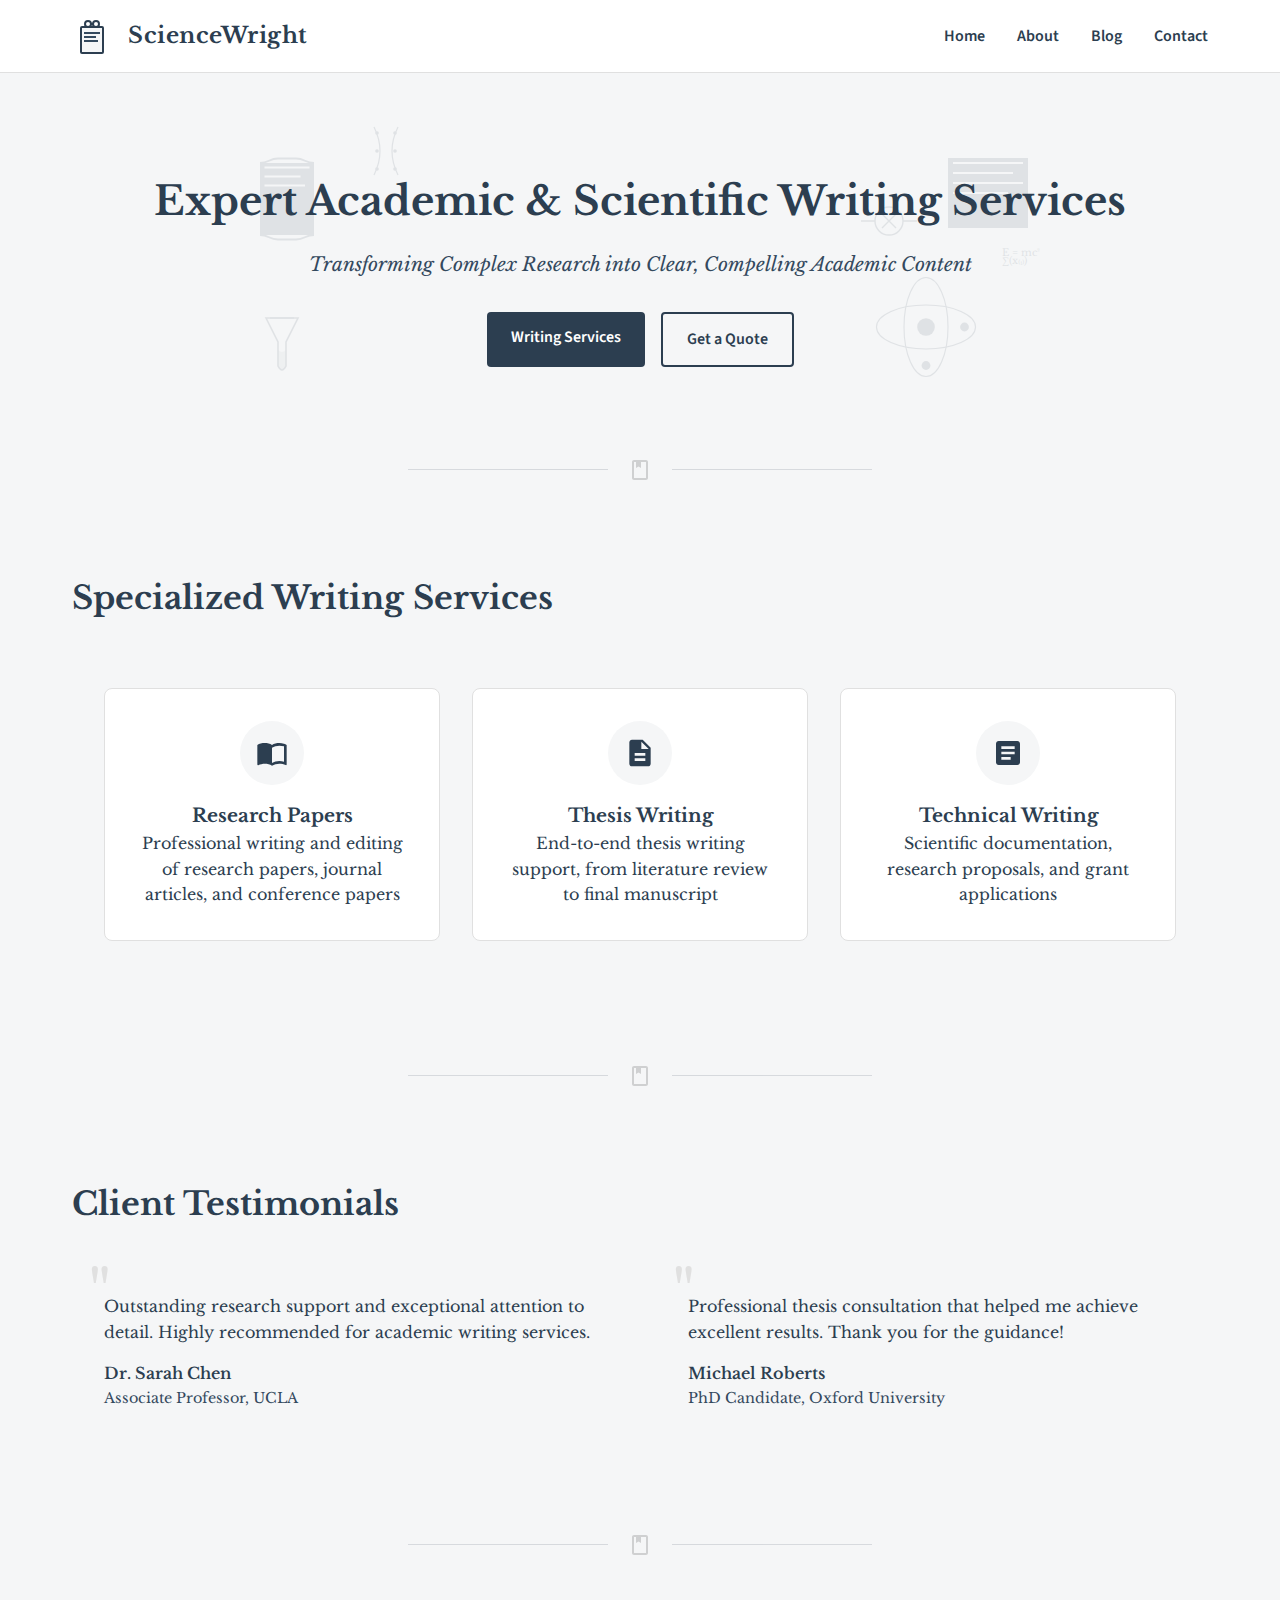
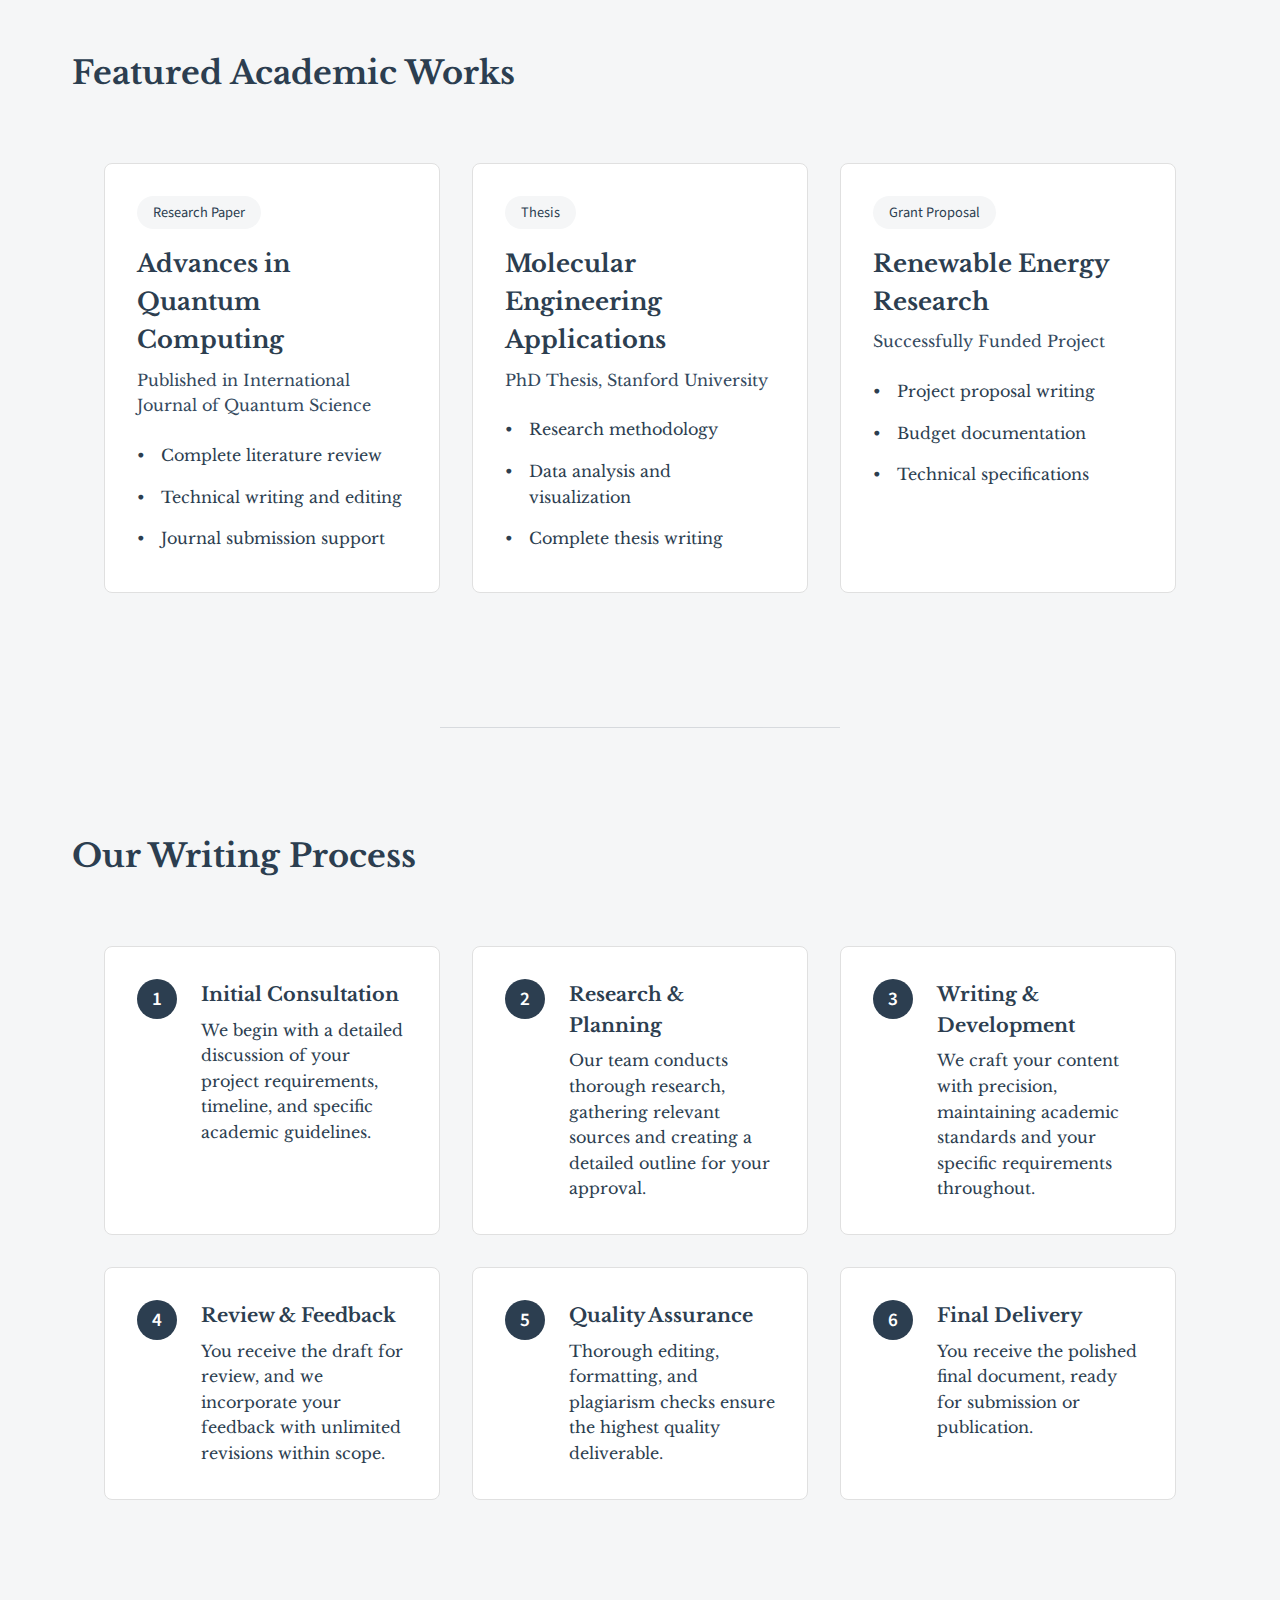
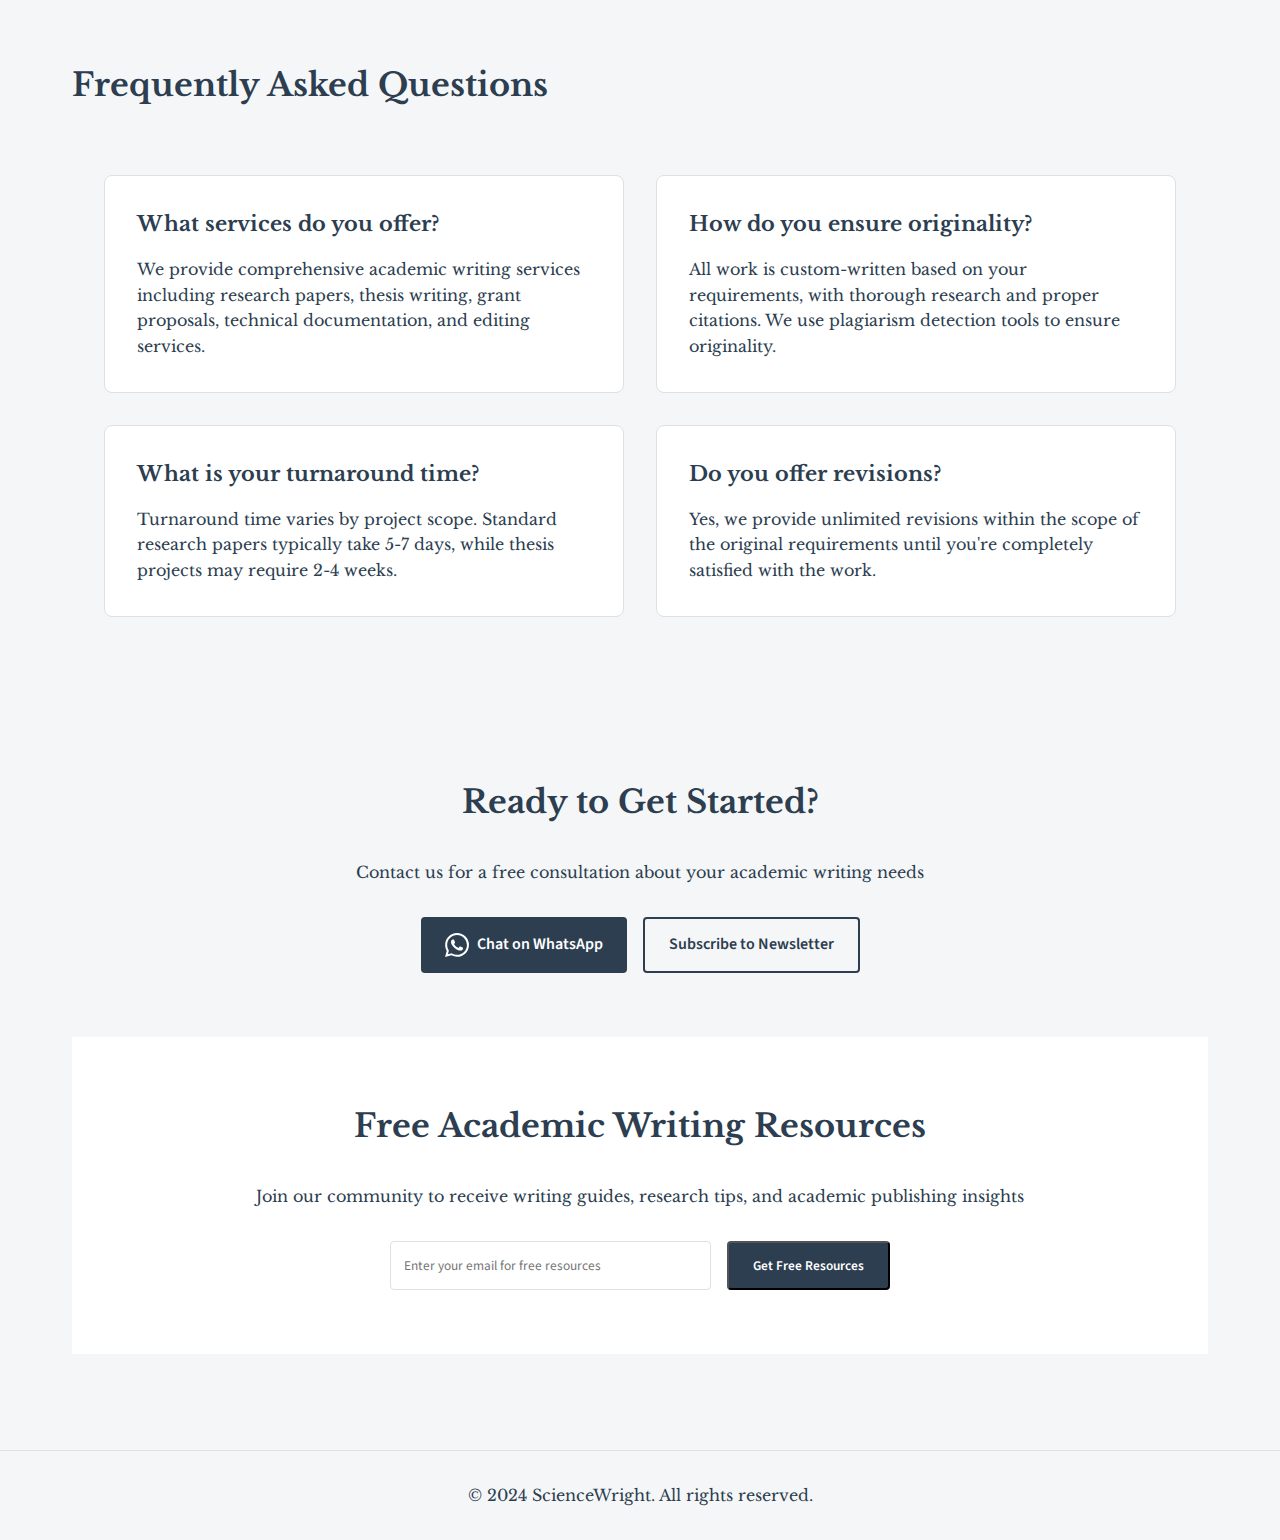
==== commit 523f681d: "first commit" ====
--- a/index.html
+++ b/index.html
@@ -148,6 +148,14 @@
         </div>
       </section>
 
+      <div class="section-divider">
+        <svg class="book-icon" viewBox="0 0 24 24">
+          <path
+            d="M18 2H6c-1.1 0-2 .9-2 2v16c0 1.1.9 2 2 2h12c1.1 0 2-.9 2-2V4c0-1.1-.9-2-2-2zM6 20V4h2v6l2.5-1.5L13 10V4h5v16H6z"
+          />
+        </svg>
+      </div>
+
       <section id="services" class="services">
         <h2>Specialized Writing Services</h2>
         <div class="services-grid">
@@ -196,6 +204,14 @@
         </div>
       </section>
 
+      <div class="section-divider">
+        <svg class="book-icon" viewBox="0 0 24 24">
+          <path
+            d="M18 2H6c-1.1 0-2 .9-2 2v16c0 1.1.9 2 2 2h12c1.1 0 2-.9 2-2V4c0-1.1-.9-2-2-2zM6 20V4h2v6l2.5-1.5L13 10V4h5v16H6z"
+          />
+        </svg>
+      </div>
+
       <section class="testimonials">
         <h2>Client Testimonials</h2>
         <div class="publications-grid">
@@ -223,6 +239,14 @@
           </article>
         </div>
       </section>
+
+      <div class="section-divider">
+        <svg class="book-icon" viewBox="0 0 24 24">
+          <path
+            d="M18 2H6c-1.1 0-2 .9-2 2v16c0 1.1.9 2 2 2h12c1.1 0 2-.9 2-2V4c0-1.1-.9-2-2-2zM6 20V4h2v6l2.5-1.5L13 10V4h5v16H6z"
+          />
+        </svg>
+      </div>
 
       <section class="portfolio">
         <h2>Featured Academic Works</h2>
@@ -265,6 +289,8 @@
           </article>
         </div>
       </section>
+
+      <div class="section-divider"></div>
 
       <section class="workflow">
         <h2>Our Writing Process</h2>
--- a/styles.css
+++ b/styles.css
@@ -1146,3 +1146,62 @@
     right: 15%;
   }
 }
+
+/* Update section divider styles */
+.section-divider {
+  position: relative;
+  height: 30px;
+  margin: 1.5rem 0;
+  opacity: 0.15;
+  display: flex;
+  align-items: center;
+  justify-content: center;
+  transition: all 0.3s ease-in-out;
+}
+
+.section-divider:hover {
+  opacity: 0.25;
+  cursor: pointer;
+  transform: translateY(-2px);
+}
+
+.section-divider::before,
+.section-divider::after {
+  content: "";
+  height: 1px;
+  background-color: var(--primary-color);
+  flex: 1;
+  max-width: 200px;
+  transition: all 0.3s ease-in-out;
+}
+
+.section-divider .book-icon {
+  margin: 0 20px;
+  width: 24px;
+  height: 24px;
+  transition: transform 0.3s ease-in-out;
+}
+
+.section-divider:hover .book-icon {
+  transform: scale(1.1);
+}
+
+.divider-pages::before,
+.divider-pages::after {
+  content: "";
+  height: 15px;
+  width: 20px;
+  background: linear-gradient(
+    to bottom,
+    var(--primary-color) 1px,
+    transparent 1px
+  );
+  background-size: 100% 4px;
+}
+
+.divider-bookmark {
+  transform: rotate(90deg);
+  width: 40px;
+  height: 60px;
+  margin: 30px auto;
+}
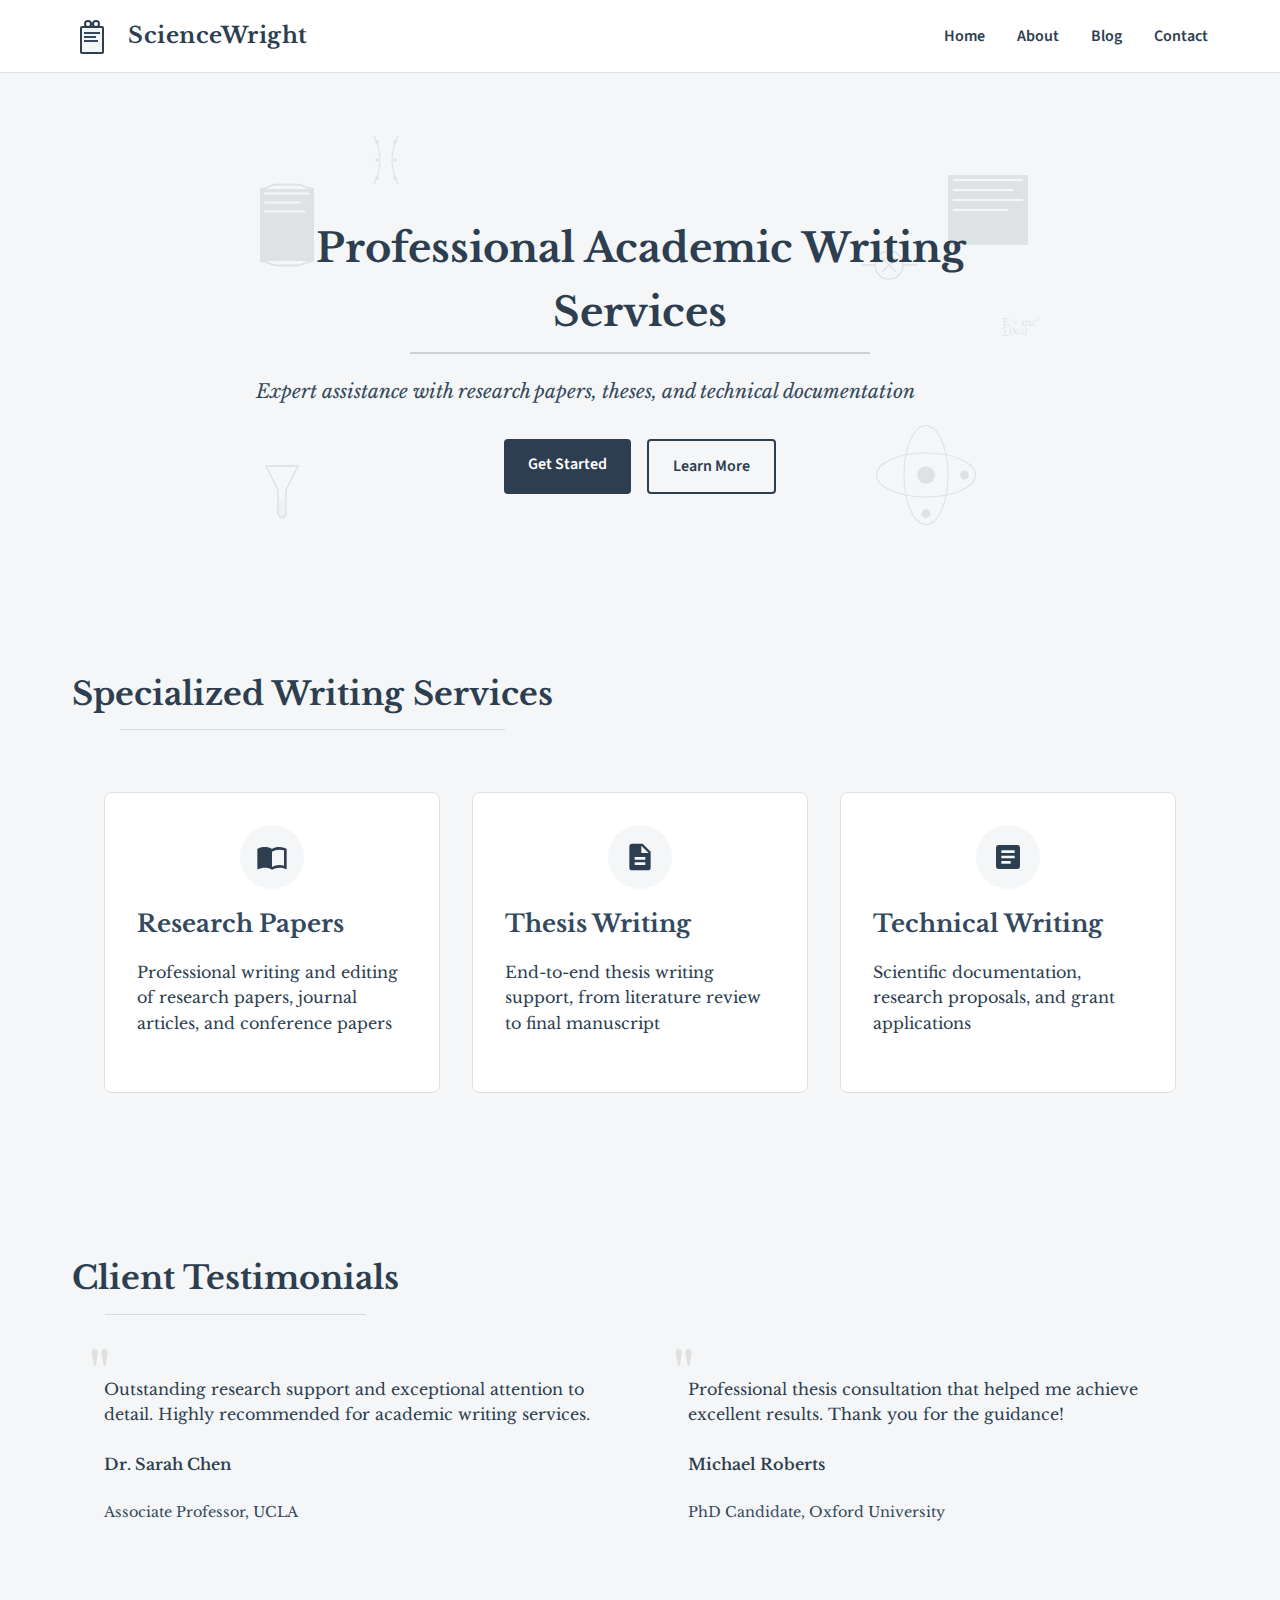
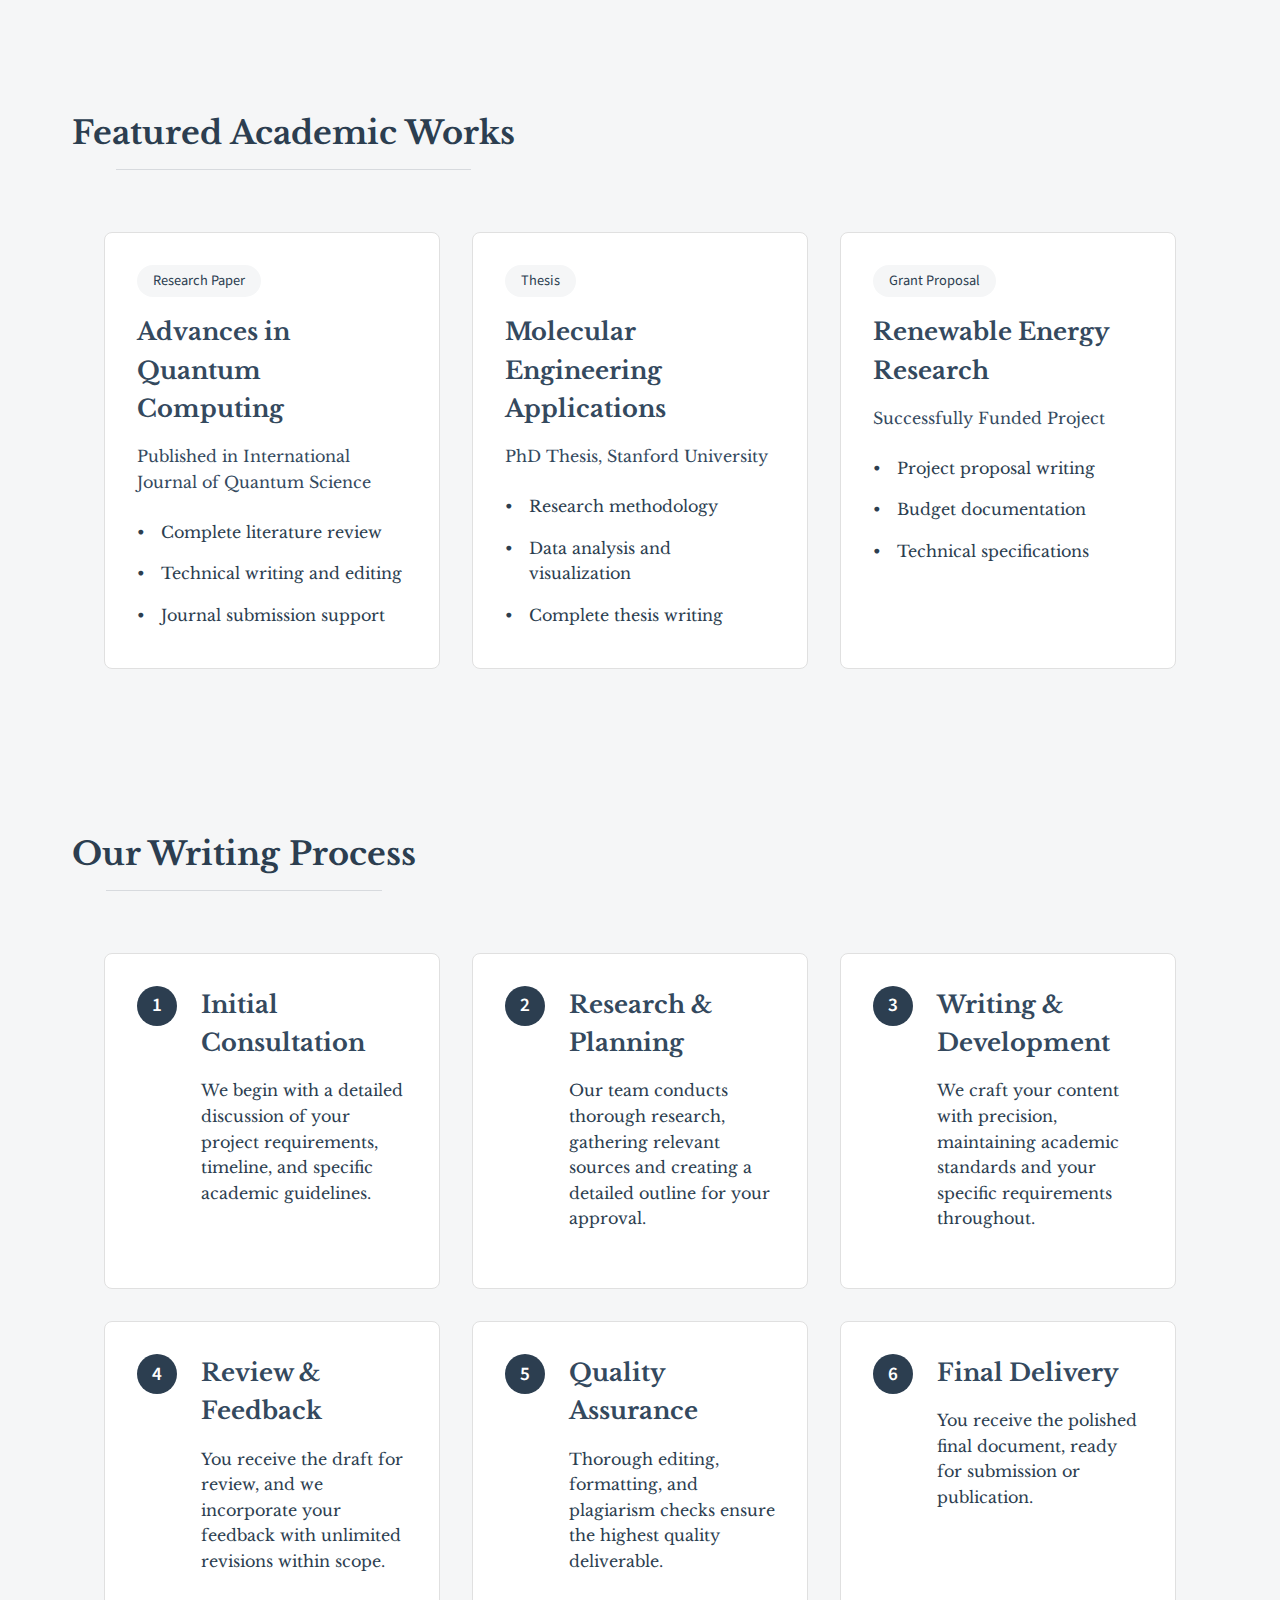
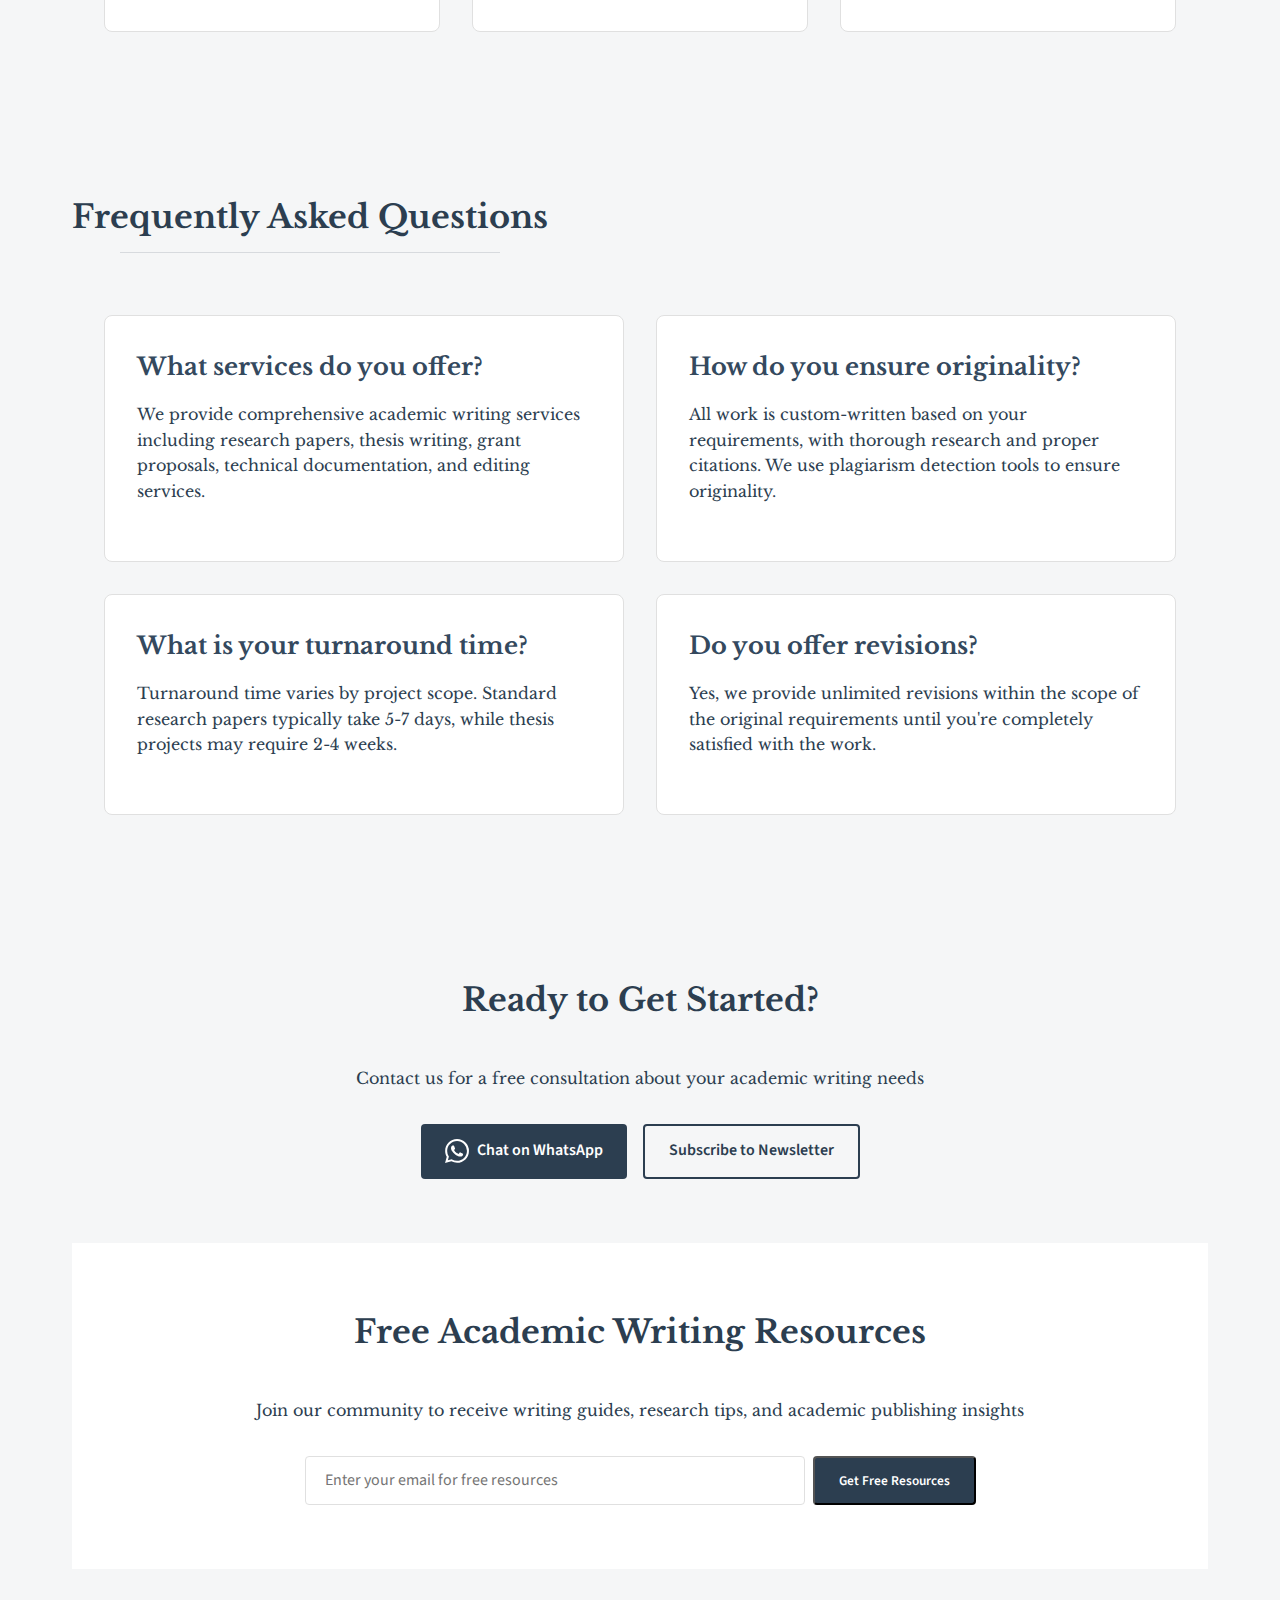
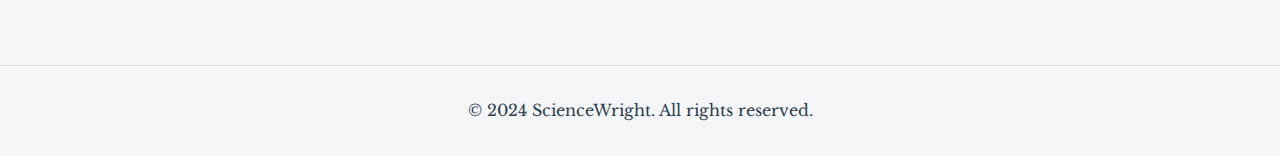
==== commit ef41e58f: "first commit" ====
--- a/index.html
+++ b/index.html
@@ -138,23 +138,18 @@
             </svg>
           </div>
         </div>
-        <h1>Expert Academic & Scientific Writing Services</h1>
-        <p class="subtitle">
-          Transforming Complex Research into Clear, Compelling Academic Content
-        </p>
-        <div class="hero-buttons">
-          <a href="#services" class="btn btn-primary">Writing Services</a>
-          <a href="contact.html" class="btn btn-secondary">Get a Quote</a>
-        </div>
-      </section>
-
-      <div class="section-divider">
-        <svg class="book-icon" viewBox="0 0 24 24">
-          <path
-            d="M18 2H6c-1.1 0-2 .9-2 2v16c0 1.1.9 2 2 2h12c1.1 0 2-.9 2-2V4c0-1.1-.9-2-2-2zM6 20V4h2v6l2.5-1.5L13 10V4h5v16H6z"
-          />
-        </svg>
-      </div>
+        <div class="hero-content">
+          <h1>Professional Academic Writing Services</h1>
+          <p class="subtitle">
+            Expert assistance with research papers, theses, and technical
+            documentation
+          </p>
+          <div class="hero-buttons">
+            <a href="#contact" class="btn btn-primary">Get Started</a>
+            <a href="#services" class="btn btn-secondary">Learn More</a>
+          </div>
+        </div>
+      </section>
 
       <section id="services" class="services">
         <h2>Specialized Writing Services</h2>
@@ -204,14 +199,6 @@
         </div>
       </section>
 
-      <div class="section-divider">
-        <svg class="book-icon" viewBox="0 0 24 24">
-          <path
-            d="M18 2H6c-1.1 0-2 .9-2 2v16c0 1.1.9 2 2 2h12c1.1 0 2-.9 2-2V4c0-1.1-.9-2-2-2zM6 20V4h2v6l2.5-1.5L13 10V4h5v16H6z"
-          />
-        </svg>
-      </div>
-
       <section class="testimonials">
         <h2>Client Testimonials</h2>
         <div class="publications-grid">
@@ -239,14 +226,6 @@
           </article>
         </div>
       </section>
-
-      <div class="section-divider">
-        <svg class="book-icon" viewBox="0 0 24 24">
-          <path
-            d="M18 2H6c-1.1 0-2 .9-2 2v16c0 1.1.9 2 2 2h12c1.1 0 2-.9 2-2V4c0-1.1-.9-2-2-2zM6 20V4h2v6l2.5-1.5L13 10V4h5v16H6z"
-          />
-        </svg>
-      </div>
 
       <section class="portfolio">
         <h2>Featured Academic Works</h2>
@@ -289,8 +268,6 @@
           </article>
         </div>
       </section>
-
-      <div class="section-divider"></div>
 
       <section class="workflow">
         <h2>Our Writing Process</h2>
--- a/styles.css
+++ b/styles.css
@@ -89,6 +89,10 @@
   padding: 4rem 0;
   position: relative;
   overflow: hidden;
+  min-height: 500px;
+  display: flex;
+  flex-direction: column;
+  justify-content: center;
 }
 
 .hero-graphics {
@@ -101,10 +105,18 @@
   z-index: 0;
 }
 
+.hero-content {
+  position: relative;
+  z-index: 1;
+  max-width: 800px;
+  margin: 0 auto;
+  padding: 0 1rem;
+}
+
 .floating-element {
   position: absolute;
   opacity: 0.1;
-  transition: opacity 0.3s ease-in-out;
+  transition: all 0.3s ease-in-out;
 }
 
 .floating-element:hover {
@@ -117,6 +129,7 @@
   right: 15%;
   width: 100px;
   height: 100px;
+  transform-origin: center;
   animation: float-rotate-right 6s ease-in-out infinite;
 }
 
@@ -125,6 +138,7 @@
   left: 15%;
   width: 90px;
   height: 90px;
+  transform-origin: center;
   animation: float-rotate-left 7s ease-in-out infinite;
 }
 
@@ -133,6 +147,7 @@
   right: 20%;
   width: 110px;
   height: 110px;
+  transform-origin: center;
   animation: float-spin 10s linear infinite;
 }
 
@@ -290,7 +305,8 @@
   }
 
   .hero {
-    padding: 2rem 0;
+    padding: 3rem 0;
+    min-height: 400px;
   }
 
   h1 {
@@ -306,30 +322,36 @@
     opacity: 0.08;
   }
 
-  .floating-element:hover {
-    opacity: 0.2;
-  }
-
   .book {
     right: 5%;
+    width: 80px;
+    height: 80px;
   }
 
   .scroll {
     left: 5%;
+    width: 70px;
+    height: 70px;
   }
 
   .atom {
     right: 10%;
+    width: 90px;
+    height: 90px;
   }
 }
 
 .about-section {
   padding: 2rem 0;
+  position: relative;
+  overflow: hidden;
 }
 
 .about-content {
   max-width: 800px;
   margin: 0 auto;
+  position: relative;
+  z-index: 1;
 }
 
 .profile {
@@ -671,6 +693,23 @@
   text-align: center;
   padding: 4rem 2rem;
   background-color: var(--background-color);
+  max-width: 1200px;
+  margin: 0 auto;
+}
+
+.cta h2 {
+  text-align: center;
+  width: 100%;
+  position: relative;
+  left: 0;
+  transform: none;
+  display: block;
+}
+
+.cta p {
+  text-align: center;
+  max-width: 800px;
+  margin: 1rem auto;
 }
 
 .cta-buttons {
@@ -678,27 +717,54 @@
   display: flex;
   gap: 1rem;
   justify-content: center;
+  flex-wrap: wrap;
 }
 
 .newsletter {
   padding: 4rem 2rem;
   text-align: center;
   background-color: var(--card-background);
+  max-width: 1200px;
+  margin: 0 auto;
+}
+
+.newsletter h2 {
+  text-align: center;
+  width: 100%;
+  position: relative;
+  left: 0;
+  transform: none;
+  display: block;
+}
+
+.newsletter p {
+  text-align: center;
+  max-width: 800px;
+  margin: 1rem auto;
 }
 
 .newsletter-form {
-  max-width: 500px;
+  max-width: 800px;
   margin: 2rem auto 0;
   display: flex;
-  gap: 1rem;
+  gap: 0.5rem;
+  padding: 0 1rem;
+  justify-content: center;
+  align-items: center;
 }
 
 .newsletter-form input {
   flex: 1;
-  padding: 0.8rem;
+  max-width: 500px;
+  padding: 0.8rem 1.2rem;
   border: 1px solid var(--border-color);
   border-radius: 4px;
   font-family: var(--font-sans);
+  font-size: 1rem;
+}
+
+.newsletter-form .btn {
+  white-space: nowrap;
 }
 
 @media (max-width: 768px) {
@@ -707,11 +773,27 @@
   .newsletter-form {
     flex-direction: column;
     align-items: stretch;
+    padding: 0 1rem;
+  }
+  
+  .cta,
+  .newsletter {
+    padding: 3rem 1rem;
+  }
+  
+  .cta p,
+  .newsletter p {
+    padding: 0 1rem;
   }
 
   .services-grid {
     grid-template-columns: 1fr;
     padding: 1rem;
+  }
+
+  .newsletter-form input {
+    max-width: 100%;
+    margin-bottom: 0.5rem;
   }
 }
 
@@ -1205,3 +1287,140 @@
   height: 60px;
   margin: 30px auto;
 }
+
+/* Centered headings for all pages */
+main section h1,
+main section h2 {
+  text-align: center;
+  margin-bottom: 1.5rem;
+}
+
+main section h1 {
+  font-size: 2.5rem;
+  margin-bottom: 2rem;
+  position: relative;
+  display: inline-block;
+  left: 50%;
+  transform: translateX(-50%);
+}
+
+main section h1::after {
+  content: "";
+  position: absolute;
+  bottom: -10px;
+  left: 20%;
+  right: 20%;
+  height: 2px;
+  background: var(--primary-color);
+  opacity: 0.2;
+}
+
+main section h2 {
+  font-size: 2rem;
+  color: var(--primary-color);
+  position: relative;
+  display: inline-block;
+  margin-bottom: 2.5rem;
+}
+
+main section h2::after {
+  content: "";
+  position: absolute;
+  bottom: -10px;
+  left: 10%;
+  right: 10%;
+  height: 1px;
+  background: var(--primary-color);
+  opacity: 0.15;
+}
+
+/* Section-specific heading styles */
+.service-card h3,
+.portfolio-card h3,
+.faq-item h3,
+.workflow-step h3,
+.contact-info h3 {
+  font-size: 1.5rem;
+  color: var(--secondary-color);
+  text-align: left;
+  margin-bottom: 1rem;
+}
+
+/* Keep content text aligned left */
+section p {
+  text-align: left;
+  margin-bottom: 1.5rem;
+}
+
+/* Exceptions for specific sections */
+.hero h1,
+.cta h2,
+.newsletter h2 {
+  text-align: center;
+  margin-left: auto;
+  margin-right: auto;
+}
+
+/* Override underline for CTA and Newsletter titles */
+.cta h2::after,
+.newsletter h2::after {
+  display: none;
+}
+
+.newsletter {
+  padding: 4rem 2rem;
+  text-align: center;
+  background-color: var(--card-background);
+  max-width: 1200px;
+  margin: 0 auto;
+}
+
+.newsletter-form {
+  max-width: 800px;
+  margin: 2rem auto 0;
+  display: flex;
+  gap: 0.5rem;
+  padding: 0 1rem;
+  justify-content: center;
+  align-items: center;
+}
+
+.newsletter-form input {
+  flex: 1;
+  max-width: 500px;
+  padding: 0.8rem 1.2rem;
+  border: 1px solid var(--border-color);
+  border-radius: 4px;
+  font-family: var(--font-sans);
+  font-size: 1rem;
+}
+
+.newsletter-form .btn {
+  white-space: nowrap;
+}
+
+.cta {
+  text-align: center;
+  padding: 4rem 2rem;
+  background-color: var(--background-color);
+  max-width: 1200px;
+  margin: 0 auto;
+}
+
+.cta p,
+.newsletter p {
+  max-width: 800px;
+  margin: 1rem auto;
+}
+
+@media (max-width: 768px) {
+  main section h1 {
+    font-size: 2rem;
+    margin-bottom: 1.5rem;
+  }
+
+  main section h2 {
+    font-size: 1.8rem;
+    margin-bottom: 2rem;
+  }
+}
